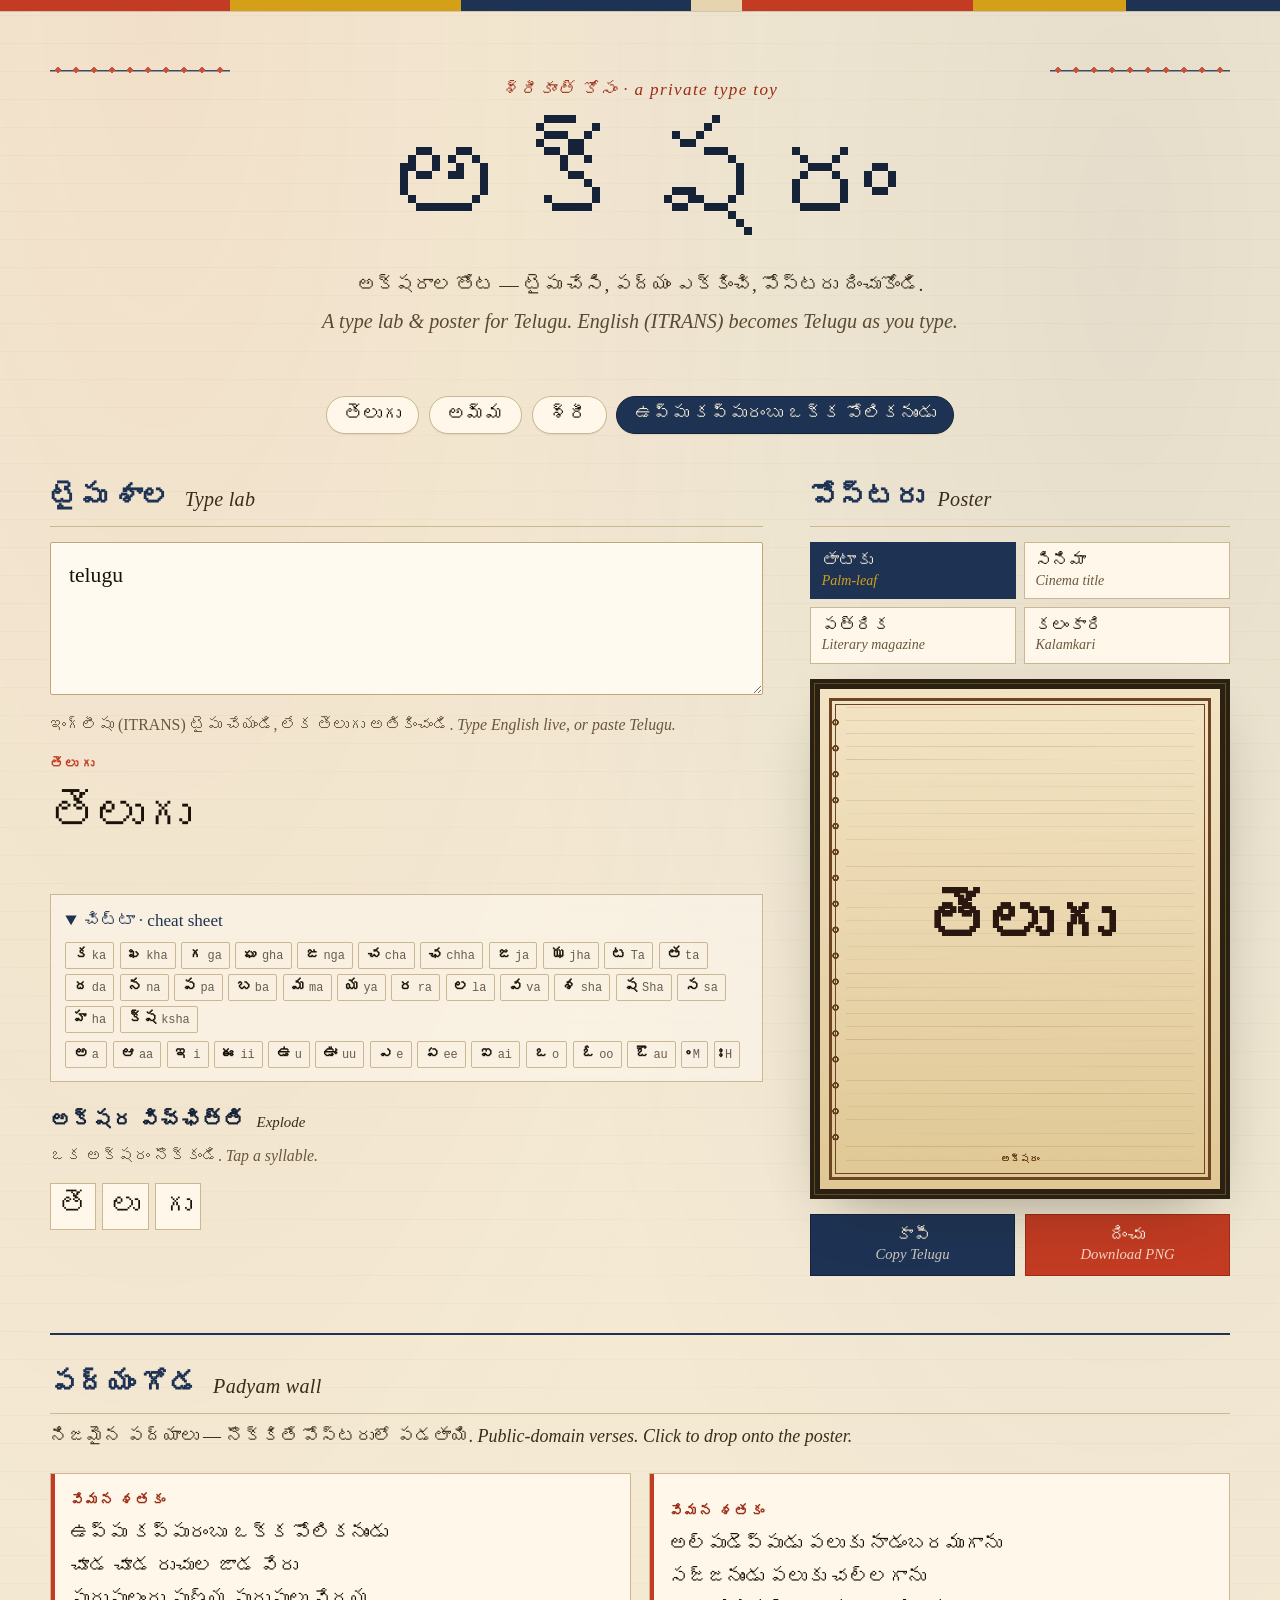
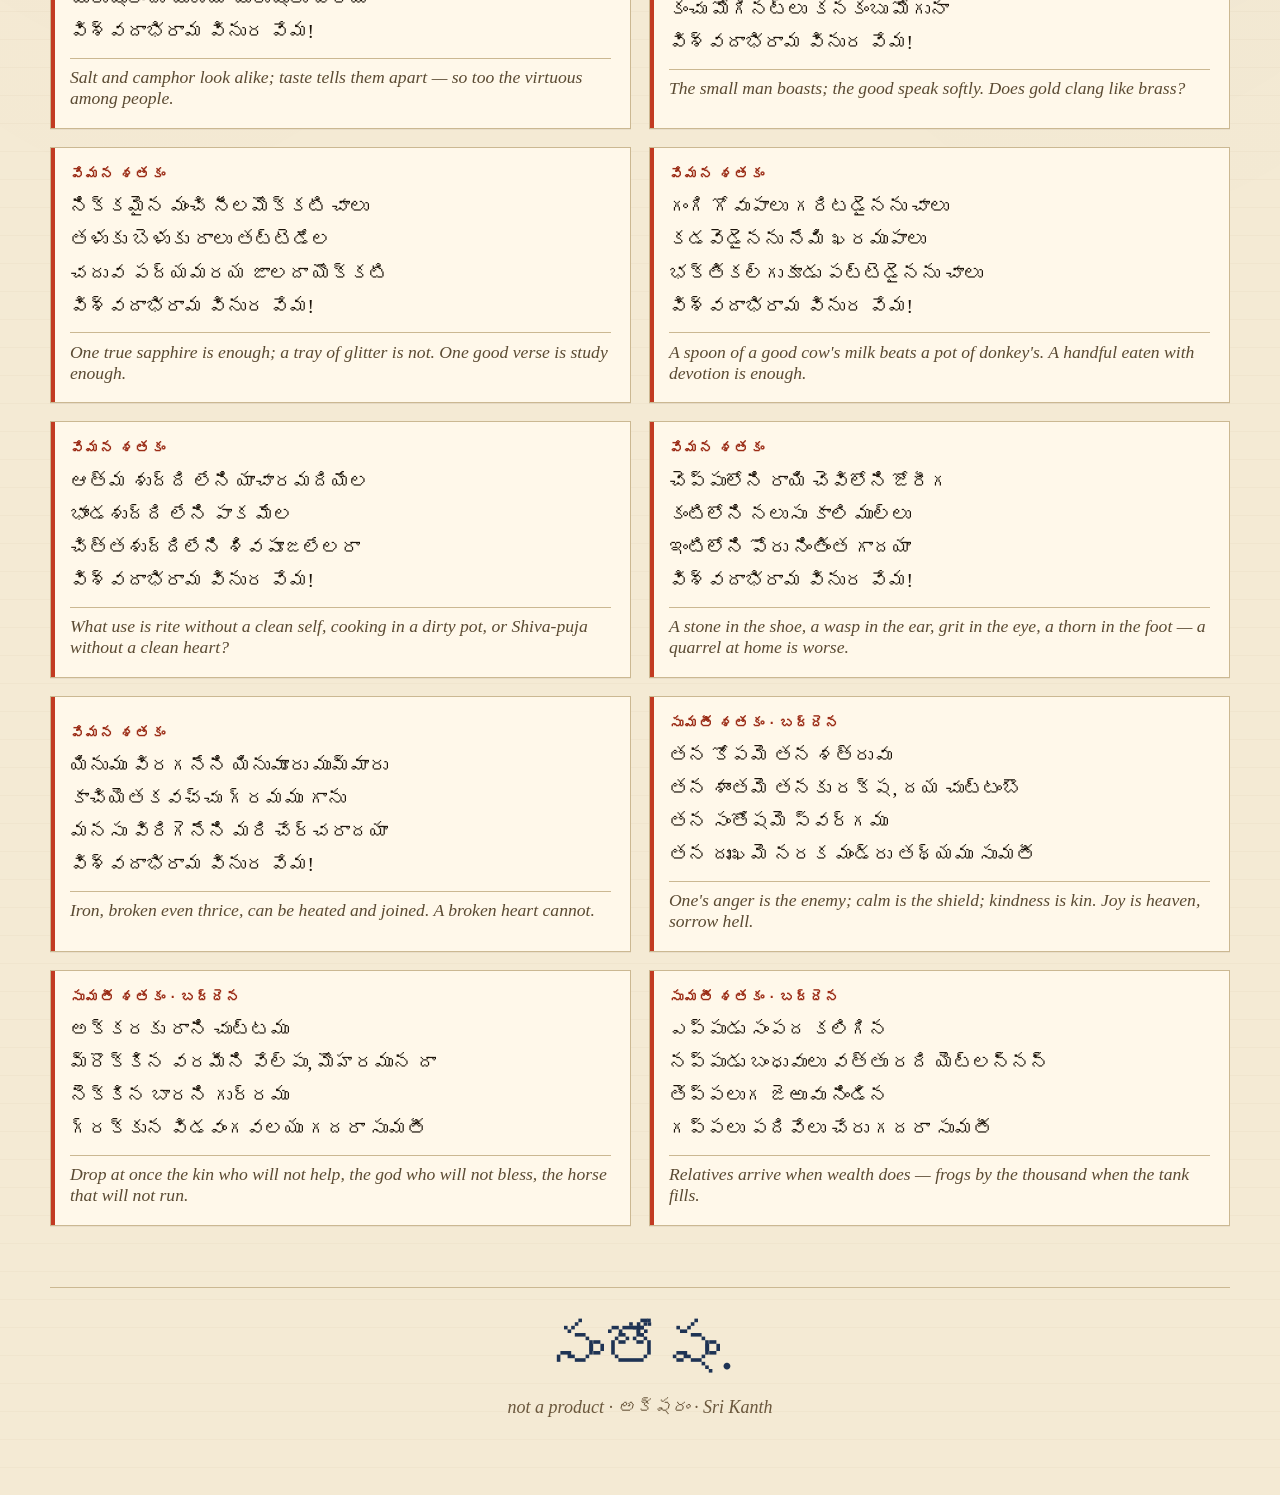
==== index.html @ 4ae58f8a "Add Aksharam, a static Telugu type lab. No backend, no secrets, no Actions. CSP and private vulnerab" ====
<!DOCTYPE html>
<html lang="te">
<head>
  <meta charset="utf-8">
  <meta http-equiv="Content-Security-Policy" content="default-src 'none'; script-src 'self'; style-src 'self' https://fonts.googleapis.com; font-src https://fonts.gstatic.com; img-src 'self' data: blob:; connect-src 'none'; base-uri 'none'; form-action 'none'; frame-ancestors 'none'; object-src 'none'; upgrade-insecure-requests">
  <meta http-equiv="X-Content-Type-Options" content="nosniff">
  <meta name="referrer" content="no-referrer">
  <meta name="viewport" content="width=device-width, initial-scale=1, viewport-fit=cover">
  <title>అక్షరం · Aksharam</title>
  <meta name="description" content="A private Telugu type lab and poster toy. ITRANS to Telugu, padyam wall, akshara explode.">
  <link rel="preconnect" href="https://fonts.googleapis.com">
  <link rel="preconnect" href="https://fonts.gstatic.com" crossorigin>
  <link href="https://fonts.googleapis.com/css2?family=EB+Garamond:ital,wght@0,500;0,600;0,700;1,500;1,600&family=Noto+Sans+Telugu:wght@400;600;700&family=Noto+Serif+Telugu:wght@400;500;600;700&family=Ramabhadra&display=swap" rel="stylesheet">
  <link rel="stylesheet" href="styles.css">
</head>
<body>
  <div class="sari" aria-hidden="true"></div>
  <div class="page">
    <header class="masthead">
      <p class="eyebrow">శ్రీకాంత్ కోసం · a private type toy</p>
      <h1 class="title">అక్షరం</h1>
      <p class="subtitle">
        <span class="te">అక్షరాల తోట — టైపు చేసి, పద్యం ఎక్కించి, పోస్టరు దించుకోండి.</span>
        <span class="en">A type lab &amp; poster for Telugu. English (ITRANS) becomes Telugu as you type.</span>
      </p>
    </header>

    <nav class="chips" aria-label="starter chips">
      <button type="button" class="chip" data-insert="telugu">తెలుగు</button>
      <button type="button" class="chip" data-insert="amma">అమ్మ</button>
      <button type="button" class="chip" data-insert="sri">శ్రీ</button>
      <button type="button" class="chip vemana" data-insert="verse:uppu">ఉప్పు కప్పురంబు ఒక్క పోలికనుండు</button>
    </nav>

    <main class="studio">
      <section class="lab" aria-labelledby="lab-h">
        <h2 id="lab-h">టైపు శాల <span>Type lab</span></h2>
        <label class="sr" for="input">English ITRANS or Telugu</label>
        <textarea id="input" spellcheck="false" autocorrect="off" autocapitalize="off" placeholder="amma  ·  nenu  ·  telugu  ·  padam  ·  sri&#10;kaa  kki  ksha  ·  or paste Telugu"></textarea>
        <p class="hint">ఇంగ్లీషు (ITRANS) టైపు చేయండి, లేక తెలుగు అతికించండి. <span lang="en">Type English live, or paste Telugu.</span></p>
        <div class="live-label">తెలుగు</div>
        <div id="live" class="live" lang="te" aria-live="polite"></div>

        <details class="sheet" open>
          <summary>చిట్టా · cheat sheet</summary>
          <div class="rows">
            <div class="row" id="cons-row"></div>
            <div class="row" id="vowel-row"></div>
          </div>
        </details>

        <div class="explode-block">
          <h3>అక్షర విచ్ఛిత్తి <span>Explode</span></h3>
          <p class="hint tight">ఒక అక్షరం నొక్కండి. <span lang="en">Tap a syllable.</span></p>
          <div id="strip" class="strip" lang="te"></div>
          <div id="tiles" class="tiles" hidden></div>
        </div>
      </section>

      <section class="poster-col" aria-labelledby="poster-h">
        <h2 id="poster-h">పోస్టరు <span>Poster</span></h2>
        <div class="styles" role="radiogroup" aria-label="style presets">
          <button type="button" class="style on" data-style="palm">తాటాకు <span>Palm-leaf</span></button>
          <button type="button" class="style" data-style="cinema">సినిమా <span>Cinema title</span></button>
          <button type="button" class="style" data-style="literary">పత్రిక <span>Literary magazine</span></button>
          <button type="button" class="style" data-style="kalamkari">కలంకారి <span>Kalamkari</span></button>
        </div>
        <div class="poster-frame">
          <canvas id="poster" width="1080" height="1350" aria-label="poster canvas"></canvas>
        </div>
        <div class="actions">
          <button type="button" class="btn ink" id="copyBtn">కాపీ <span>Copy Telugu</span></button>
          <button type="button" class="btn vermillion" id="pngBtn">దించు <span>Download PNG</span></button>
        </div>
        <p id="toast" class="toast" hidden></p>
      </section>
    </main>

    <section class="wall" aria-labelledby="wall-h">
      <h2 id="wall-h">పద్యం గోడ <span>Padyam wall</span></h2>
      <p class="wall-lead">నిజమైన పద్యాలు — నొక్కితే పోస్టరులో పడతాయి. <span lang="en">Public-domain verses. Click to drop onto the poster.</span></p>
      <div id="verses" class="verses"></div>
    </section>

    <footer class="colophon">
      <p class="santosham">సంతోషం.</p>
      <p class="fine">not a product · అక్షరం · Sri Kanth</p>
    </footer>
  </div>
  <script src="translit.js"></script>
  <script src="app.js"></script>
</body>
</html>
---- styles.css ----
/* Aksharam — Telugu literary magazine × temple mural */
:root {
  --leaf: #f4ead4;
  --leaf-2: #efe2c4;
  --leaf-3: #e6d4ae;
  --ink: #1a1208;
  --ink-soft: #3a2c1a;
  --turmeric: #d4a017;
  --turmeric-deep: #b8860b;
  --indigo: #1e3354;
  --indigo-deep: #152238;
  --vermillion: #c23b22;
  --vermillion-deep: #9b2c16;
  --gold: #c9a227;
  --palm-vein: #c4a574;
  --rule: #cbb892;
  --paper-shadow: 0 24px 60px -28px rgba(30, 24, 12, 0.45);
  --serif-te: "Noto Serif Telugu", "Ramabhadra", serif;
  --sans-te: "Noto Sans Telugu", "Noto Serif Telugu", sans-serif;
  --display-te: "Ramabhadra", "Noto Serif Telugu", serif;
  --en: "EB Garamond", "Noto Serif Telugu", serif;
}

*, *::before, *::after { box-sizing: border-box; }

html, body {
  margin: 0;
  padding: 0;
  background: var(--leaf);
  color: var(--ink);
  font-family: var(--serif-te);
  font-size: 18px;
  line-height: 1.65;
  min-height: 100%;
}

body {
  background-color: var(--leaf);
  background-image:
    radial-gradient(ellipse at 12% 0%, rgba(196, 59, 34, 0.06), transparent 42%),
    radial-gradient(ellipse at 88% 8%, rgba(30, 51, 84, 0.07), transparent 40%),
    repeating-linear-gradient(
      0deg,
      transparent,
      transparent 27px,
      rgba(139, 90, 43, 0.035) 27px,
      rgba(139, 90, 43, 0.035) 28px
    );
}

.sari {
  height: 11px;
  background: linear-gradient(
    90deg,
    var(--vermillion) 0 18%,
    var(--turmeric) 18% 36%,
    var(--indigo) 36% 54%,
    var(--leaf-3) 54% 58%,
    var(--vermillion) 58% 76%,
    var(--turmeric) 76% 88%,
    var(--indigo) 88% 100%
  );
  box-shadow: 0 1px 0 rgba(26, 18, 8, 0.15);
}

.page {
  width: min(1180px, calc(100% - 2rem));
  margin: 0 auto;
  padding: 2.4rem 0 4rem;
}

.masthead {
  text-align: center;
  padding: 1.2rem 0 1.6rem;
  position: relative;
}
.masthead::before,
.masthead::after {
  content: "";
  position: absolute;
  top: 0.4rem;
  width: min(180px, 18vw);
  height: 18px;
  background:
    radial-gradient(circle at 8px 9px, var(--vermillion) 2.6px, transparent 2.8px) 0 0 / 18px 18px,
    linear-gradient(var(--indigo), var(--indigo)) center / 100% 1.5px no-repeat;
  opacity: 0.85;
}
.masthead::before { left: 0; }
.masthead::after { right: 0; }

.eyebrow {
  font-family: var(--en);
  font-style: italic;
  font-size: 0.95rem;
  letter-spacing: 0.08em;
  color: var(--vermillion-deep);
  margin: 0 0 0.4rem;
}

.title {
  font-family: var(--display-te);
  font-weight: 400;
  font-size: clamp(3.6rem, 10vw, 7.2rem);
  line-height: 1.15;
  margin: 0;
  color: var(--indigo-deep);
  text-shadow: 0 1px 0 rgba(244, 234, 212, 0.8);
}

.subtitle {
  margin: 0.6rem auto 0;
  max-width: 38em;
  font-size: 1.08rem;
  color: var(--ink-soft);
}
.subtitle .te { display: block; }
.subtitle .en {
  display: block;
  font-family: var(--en);
  font-style: italic;
  font-size: 1.12rem;
  color: #5a4a32;
  margin-top: 0.2rem;
}

.chips {
  display: flex;
  flex-wrap: wrap;
  gap: 0.55rem;
  justify-content: center;
  margin: 1.6rem 0 2.2rem;
}
.chip {
  font-family: var(--serif-te);
  font-size: 1.05rem;
  background: #fff8ea;
  color: var(--ink);
  border: 1.5px solid var(--rule);
  border-radius: 999px;
  padding: 0.35rem 0.95rem 0.45rem;
  cursor: pointer;
  box-shadow: 0 1px 0 rgba(26, 18, 8, 0.06);
  transition: transform 0.12s ease, background 0.12s ease, border-color 0.12s;
}
.chip:hover, .chip:focus-visible {
  background: #fff;
  border-color: var(--vermillion);
  transform: translateY(-1px);
  outline: none;
}
.chip.vemana {
  font-size: 0.98rem;
  background: var(--indigo);
  color: var(--leaf);
  border-color: var(--indigo-deep);
}

.studio {
  display: grid;
  grid-template-columns: 1fr minmax(280px, 420px);
  gap: 2.2rem 2.6rem;
  align-items: start;
}

h2 {
  font-family: var(--serif-te);
  font-weight: 700;
  font-size: 1.55rem;
  color: var(--indigo);
  margin: 0 0 0.85rem;
  letter-spacing: 0.01em;
  border-bottom: 1px solid var(--rule);
  padding-bottom: 0.35rem;
}
h2 span, h3 span {
  font-family: var(--en);
  font-style: italic;
  font-weight: 500;
  color: var(--ink-soft);
  font-size: 0.72em;
  margin-left: 0.4rem;
}

h3 {
  font-size: 1.15rem;
  margin: 1.2rem 0 0.3rem;
  color: var(--indigo-deep);
}

.sr {
  position: absolute;
  width: 1px;
  height: 1px;
  overflow: hidden;
  clip: rect(0 0 0 0);
}

textarea {
  width: 100%;
  min-height: 8.5rem;
  resize: vertical;
  font-family: var(--en), var(--serif-te);
  font-size: 1.2rem;
  line-height: 1.5;
  padding: 0.9rem 1rem;
  background: #fffaf0;
  color: var(--ink);
  border: 1.5px solid var(--palm-vein);
  border-radius: 2px;
  box-shadow: inset 0 1px 0 rgba(255,255,255,0.7);
  caret-color: var(--vermillion);
}
textarea:focus {
  outline: 2px solid var(--turmeric);
  outline-offset: 1px;
  border-color: var(--turmeric-deep);
}

.hint {
  font-size: 0.88rem;
  color: #6a573c;
  margin: 0.4rem 0 0.8rem;
}
.hint.tight { margin-top: 0; }
.hint span[lang="en"] {
  font-family: var(--en);
  font-style: italic;
}

.live-label {
  font-size: 0.72rem;
  letter-spacing: 0.18em;
  text-transform: none;
  color: var(--vermillion);
  font-family: var(--sans-te);
  font-weight: 600;
}

.live {
  font-size: clamp(1.8rem, 4vw, 2.6rem);
  line-height: 1.55;
  color: var(--ink);
  min-height: 2.4em;
  padding: 0.2rem 0 0.6rem;
  word-break: break-word;
}

.sheet {
  background: rgba(255, 250, 240, 0.55);
  border: 1px solid var(--rule);
  padding: 0.35rem 0.8rem 0.7rem;
  margin: 0.4rem 0 1rem;
}
.sheet summary {
  cursor: pointer;
  font-size: 0.95rem;
  color: var(--indigo);
  padding: 0.35rem 0;
}
.rows { display: flex; flex-direction: column; gap: 0.45rem; }
.row {
  display: flex;
  flex-wrap: wrap;
  gap: 0.3rem;
}
.key {
  font-family: var(--sans-te);
  font-size: 0.78rem;
  background: transparent;
  border: 1px solid var(--rule);
  color: var(--ink-soft);
  padding: 0.12rem 0.4rem 0.18rem;
  cursor: pointer;
  border-radius: 2px;
  line-height: 1.3;
}
.key:hover {
  border-color: var(--indigo);
  color: var(--indigo);
  background: #fff;
}
.key b {
  font-weight: 700;
  color: var(--ink);
  font-size: 1.05em;
  margin-right: 0.22em;
}
.key i {
  font-style: normal;
  font-family: ui-monospace, "Noto Sans Telugu", monospace;
  font-size: 0.85em;
  opacity: 0.75;
}

.strip {
  display: flex;
  flex-wrap: wrap;
  gap: 0.35rem;
  min-height: 2.6rem;
  margin: 0.4rem 0 0.8rem;
}
.ak {
  font-family: var(--serif-te);
  font-size: 1.55rem;
  line-height: 1.3;
  padding: 0.15rem 0.45rem 0.3rem;
  background: #fff8ea;
  border: 1px solid var(--rule);
  cursor: pointer;
  color: var(--ink);
  min-width: 2rem;
  text-align: center;
}
.ak:hover, .ak.on {
  border-color: var(--vermillion);
  background: #fde8dc;
  color: var(--vermillion-deep);
}

.tiles {
  display: flex;
  flex-wrap: wrap;
  gap: 0.55rem;
  margin-bottom: 0.6rem;
}
.tile {
  background: #fff;
  border: 1.5px solid var(--indigo);
  min-width: 4.6rem;
  padding: 0.45rem 0.55rem 0.55rem;
  text-align: center;
  box-shadow: 3px 3px 0 var(--turmeric);
}
.tile .ch {
  display: block;
  font-size: 2rem;
  line-height: 1.35;
  color: var(--indigo-deep);
}
.tile .role {
  display: block;
  font-size: 0.78rem;
  color: var(--vermillion-deep);
  font-weight: 600;
}
.tile .hex {
  display: block;
  font-family: var(--en);
  font-size: 0.72rem;
  color: #6a573c;
  letter-spacing: 0.04em;
}

.styles {
  display: grid;
  grid-template-columns: 1fr 1fr;
  gap: 0.4rem;
  margin-bottom: 0.85rem;
}
.style {
  font-family: var(--serif-te);
  font-size: 0.95rem;
  text-align: left;
  padding: 0.4rem 0.6rem 0.5rem;
  background: #fff8ea;
  border: 1.5px solid var(--rule);
  cursor: pointer;
  color: var(--ink);
  line-height: 1.25;
}
.style span {
  display: block;
  font-family: var(--en);
  font-style: italic;
  font-size: 0.82em;
  color: #6a573c;
}
.style.on, .style:hover {
  border-color: var(--indigo);
  background: var(--indigo);
  color: var(--leaf);
}
.style.on span, .style:hover span { color: var(--turmeric); }

.poster-frame {
  background: #2a2114;
  padding: 10px;
  box-shadow: var(--paper-shadow);
  position: relative;
}
.poster-frame::before {
  content: "";
  position: absolute;
  inset: 4px;
  border: 1px solid rgba(201, 162, 39, 0.35);
  pointer-events: none;
}
#poster {
  display: block;
  width: 100%;
  height: auto;
  background: var(--leaf);
  aspect-ratio: 1080 / 1350;
}

.actions {
  display: flex;
  gap: 0.55rem;
  margin-top: 0.85rem;
}
.btn {
  flex: 1;
  font-family: var(--serif-te);
  font-size: 1.02rem;
  padding: 0.55rem 0.7rem 0.65rem;
  cursor: pointer;
  border: 1.5px solid var(--ink);
  background: #fff8ea;
  color: var(--ink);
}
.btn span {
  display: block;
  font-family: var(--en);
  font-style: italic;
  font-size: 0.8em;
  opacity: 0.8;
}
.btn.ink { background: var(--indigo); color: var(--leaf); border-color: var(--indigo-deep); }
.btn.vermillion { background: var(--vermillion); color: #fff8ea; border-color: var(--vermillion-deep); }
.btn:hover { filter: brightness(1.08); }

.toast {
  margin: 0.5rem 0 0;
  font-size: 0.95rem;
  color: var(--indigo);
}

.wall {
  margin-top: 3.2rem;
  padding-top: 1.4rem;
  border-top: 2px solid var(--indigo);
}
.wall-lead {
  margin: -0.4rem 0 1.2rem;
  color: var(--ink-soft);
}
.wall-lead span { font-family: var(--en); font-style: italic; }

.verses {
  display: grid;
  grid-template-columns: repeat(2, 1fr);
  gap: 1rem;
}

.verse {
  text-align: left;
  background: #fff8ea;
  border: 1px solid var(--rule);
  padding: 1rem 1.05rem 1.05rem;
  cursor: pointer;
  color: inherit;
  font-family: inherit;
  width: 100%;
  box-shadow: 0 1px 0 rgba(26,18,8,0.05);
  position: relative;
  overflow: hidden;
}
.verse::before {
  content: "";
  position: absolute;
  left: 0; top: 0; bottom: 0;
  width: 4px;
  background: var(--vermillion);
}
.verse:hover, .verse:focus-visible {
  border-color: var(--indigo);
  outline: none;
  transform: translateY(-2px);
  box-shadow: 0 10px 24px -16px rgba(21, 34, 56, 0.5);
}
.verse .source {
  font-size: 0.78rem;
  letter-spacing: 0.08em;
  color: var(--vermillion-deep);
  margin: 0 0 0.45rem;
  font-family: var(--sans-te);
  font-weight: 600;
}
.verse .lines {
  font-size: 1.08rem;
  line-height: 1.7;
  margin: 0 0 0.55rem;
  color: var(--ink);
  white-space: pre-line;
}
.verse .gloss {
  margin: 0;
  font-family: var(--en);
  font-style: italic;
  font-size: 0.98rem;
  color: #5a4a32;
  border-top: 1px solid var(--rule);
  padding-top: 0.45rem;
}

.colophon {
  margin-top: 3.4rem;
  text-align: center;
  padding-top: 1.4rem;
  border-top: 1px solid var(--rule);
}
.santosham {
  font-family: var(--display-te);
  font-size: clamp(2rem, 5vw, 3.2rem);
  margin: 0;
  color: var(--indigo);
  line-height: 1.3;
}
.fine {
  font-family: var(--en);
  font-style: italic;
  color: #6a573c;
  margin: 0.3rem 0 0;
  font-size: 1rem;
}

@media (max-width: 860px) {
  .studio { grid-template-columns: 1fr; }
  .poster-col { order: -1; }
  .verses { grid-template-columns: 1fr; }
  .page { width: min(1180px, calc(100% - 1.4rem)); padding-top: 1.4rem; }
  .masthead::before, .masthead::after { display: none; }
  .title { font-size: clamp(3.2rem, 16vw, 5.2rem); }
}

@media (max-width: 420px) {
  .styles { grid-template-columns: 1fr; }
  .actions { flex-direction: column; }
}
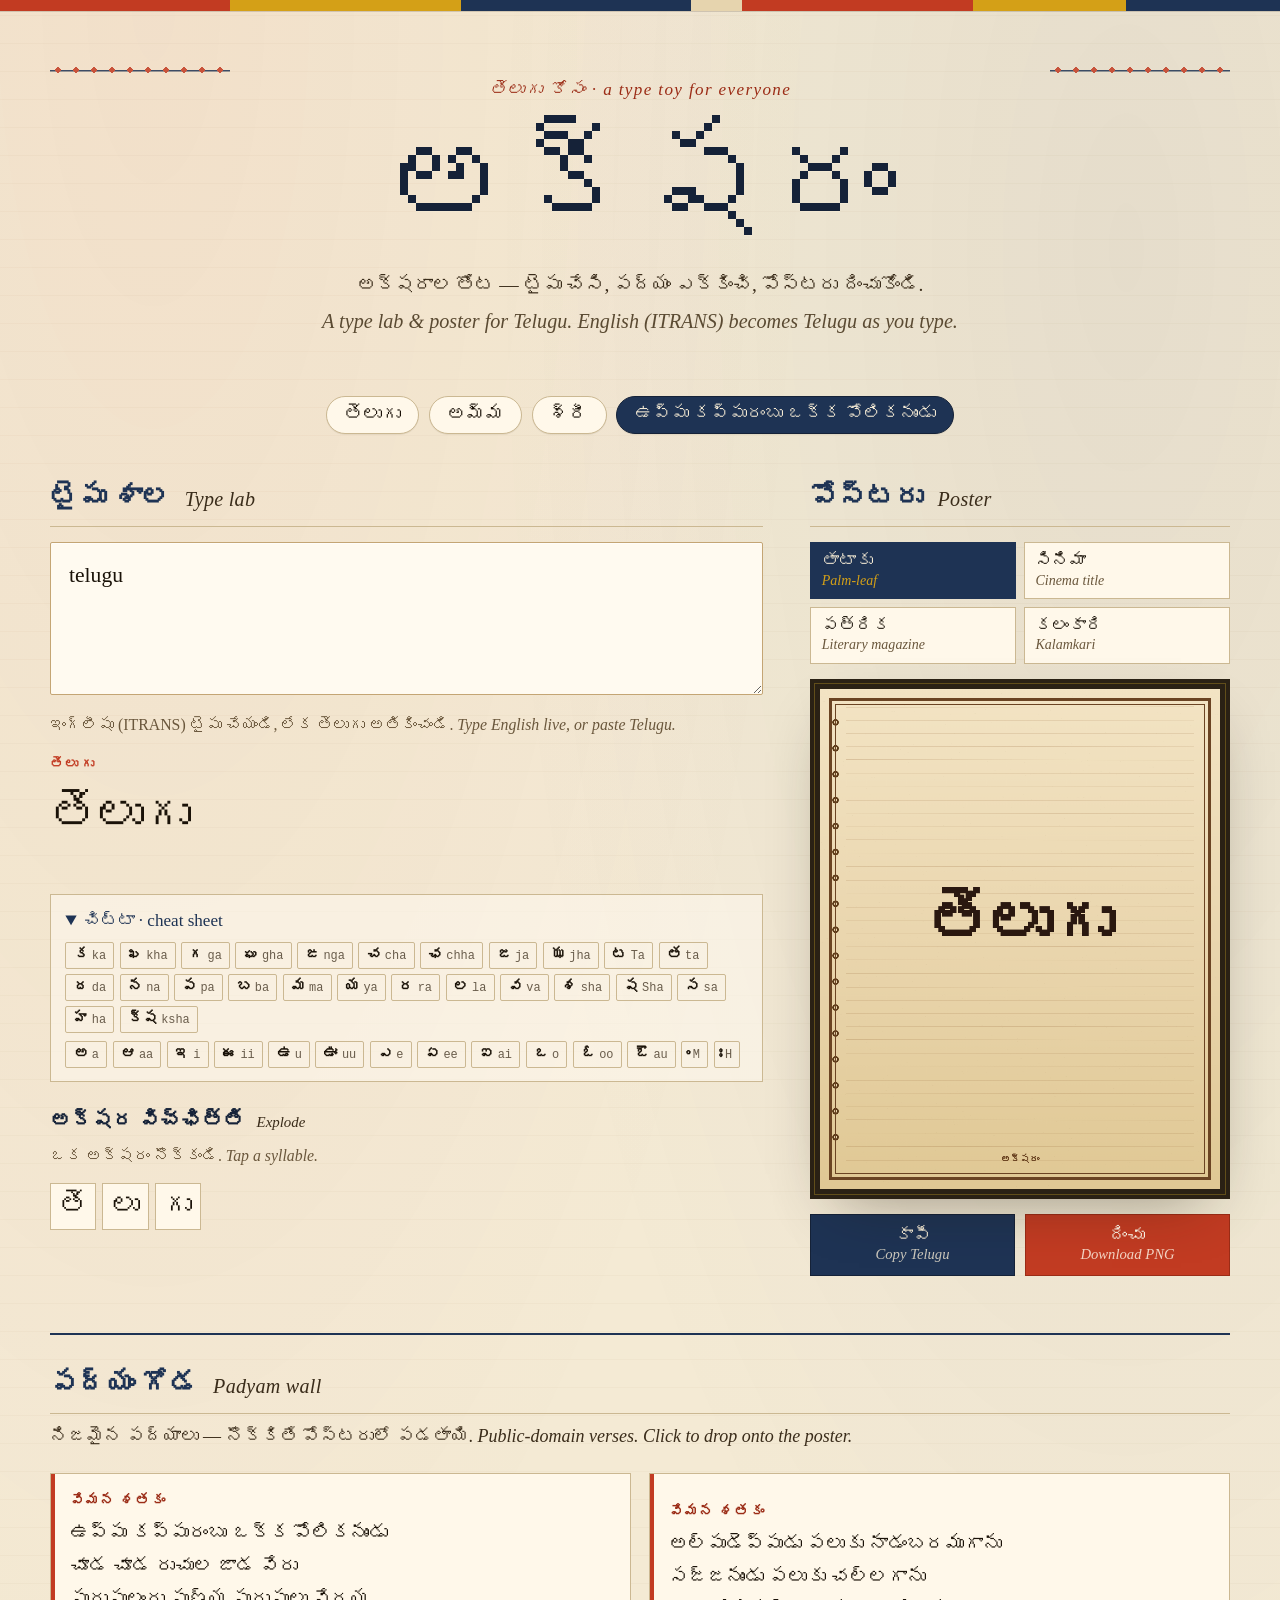
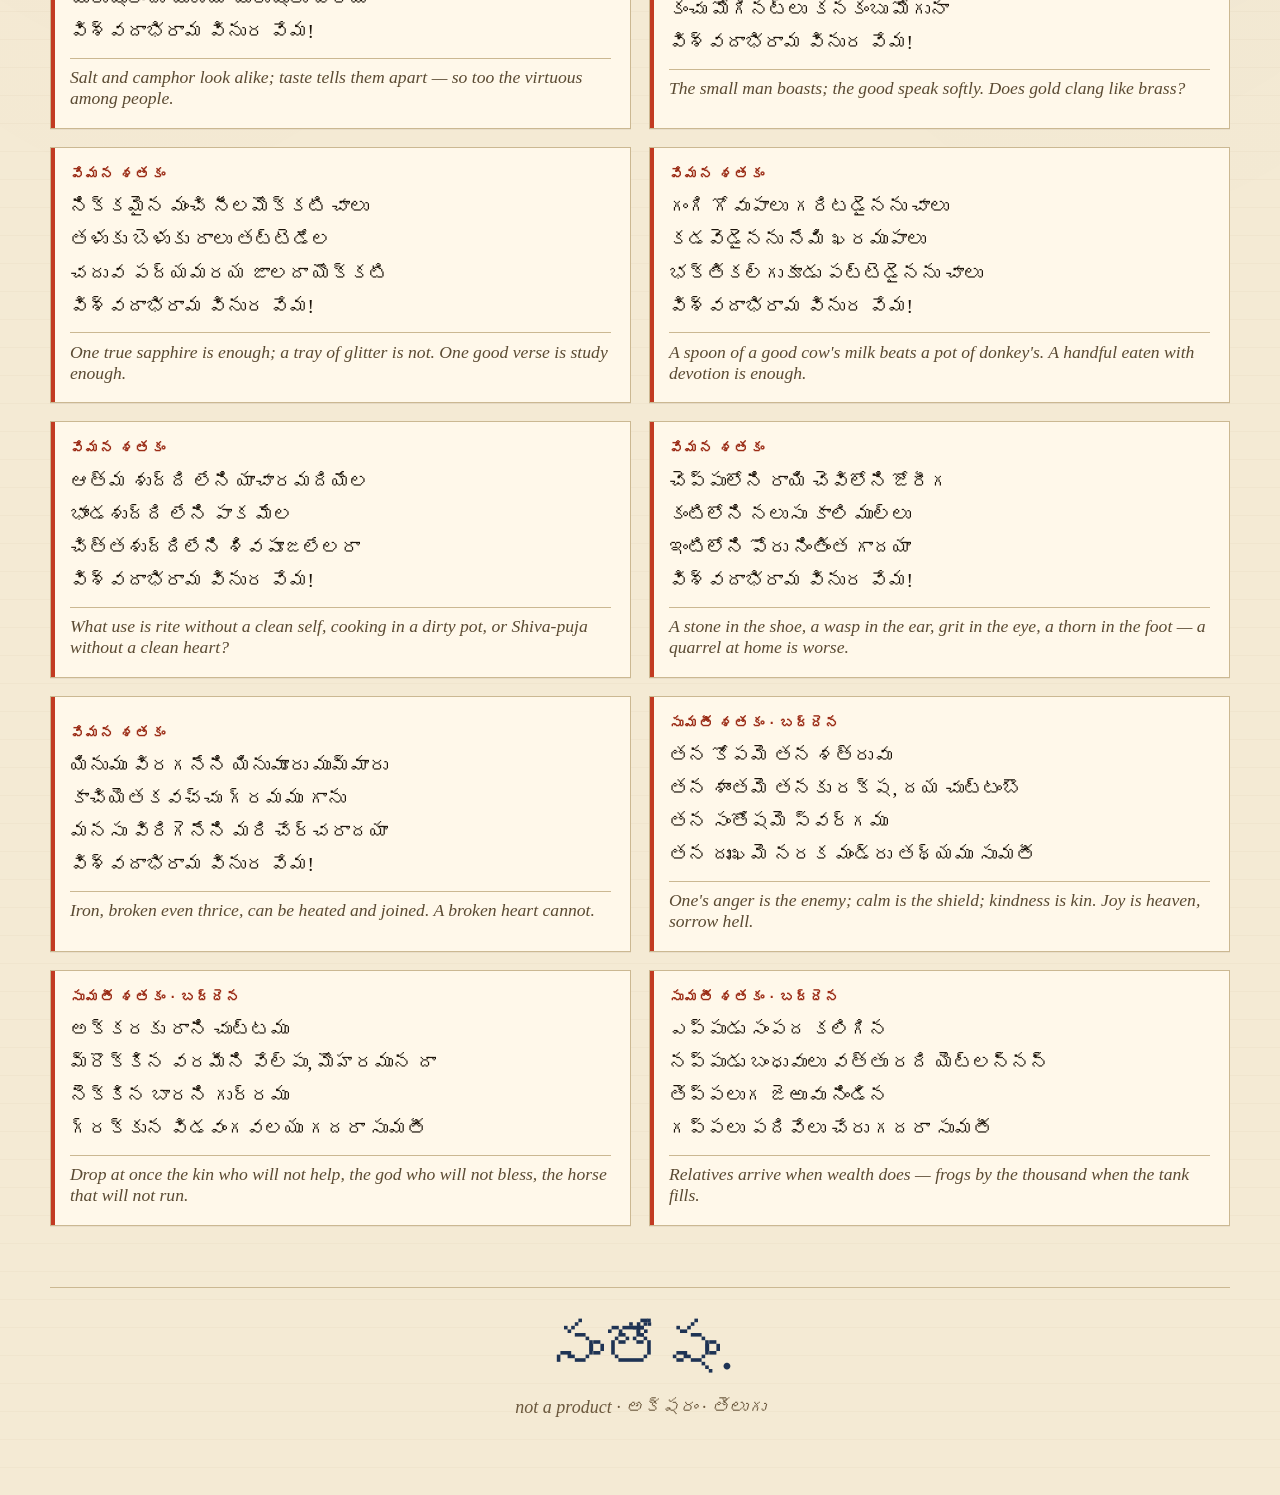
==== commit 04f2b977: "Frame Aksharam for a general Telugu audience. Drop personal attribution from the page, footer, and R" ====
--- a/index.html
+++ b/index.html
@@ -7,7 +7,7 @@
   <meta name="referrer" content="no-referrer">
   <meta name="viewport" content="width=device-width, initial-scale=1, viewport-fit=cover">
   <title>అక్షరం · Aksharam</title>
-  <meta name="description" content="A private Telugu type lab and poster toy. ITRANS to Telugu, padyam wall, akshara explode.">
+  <meta name="description" content="A Telugu type lab and poster toy. ITRANS to Telugu, padyam wall, akshara explode.">
   <link rel="preconnect" href="https://fonts.googleapis.com">
   <link rel="preconnect" href="https://fonts.gstatic.com" crossorigin>
   <link href="https://fonts.googleapis.com/css2?family=EB+Garamond:ital,wght@0,500;0,600;0,700;1,500;1,600&family=Noto+Sans+Telugu:wght@400;600;700&family=Noto+Serif+Telugu:wght@400;500;600;700&family=Ramabhadra&display=swap" rel="stylesheet">
@@ -17,7 +17,7 @@
   <div class="sari" aria-hidden="true"></div>
   <div class="page">
     <header class="masthead">
-      <p class="eyebrow">శ్రీకాంత్ కోసం · a private type toy</p>
+      <p class="eyebrow">తెలుగు కోసం · a type toy for everyone</p>
       <h1 class="title">అక్షరం</h1>
       <p class="subtitle">
         <span class="te">అక్షరాల తోట — టైపు చేసి, పద్యం ఎక్కించి, పోస్టరు దించుకోండి.</span>
@@ -84,7 +84,7 @@
 
     <footer class="colophon">
       <p class="santosham">సంతోషం.</p>
-      <p class="fine">not a product · అక్షరం · Sri Kanth</p>
+      <p class="fine">not a product · అక్షరం · తెలుగు</p>
     </footer>
   </div>
   <script src="translit.js"></script>
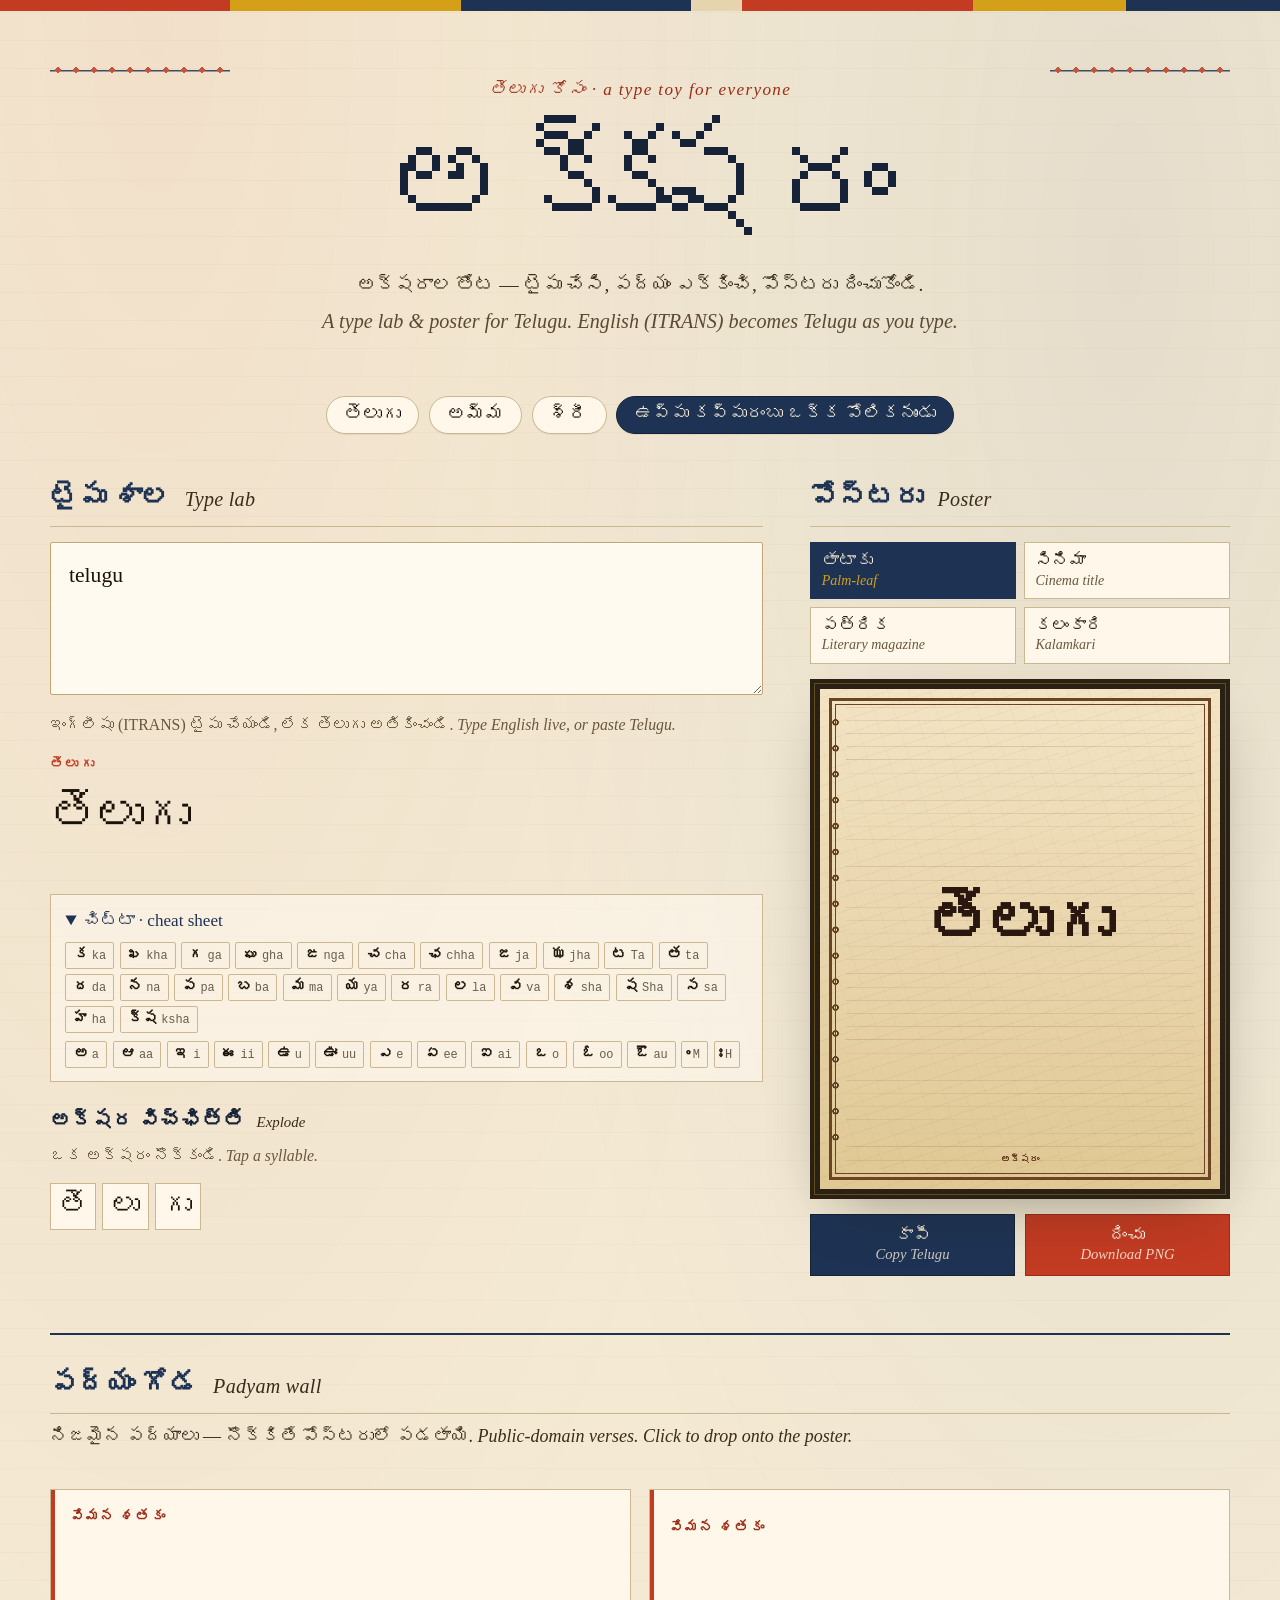
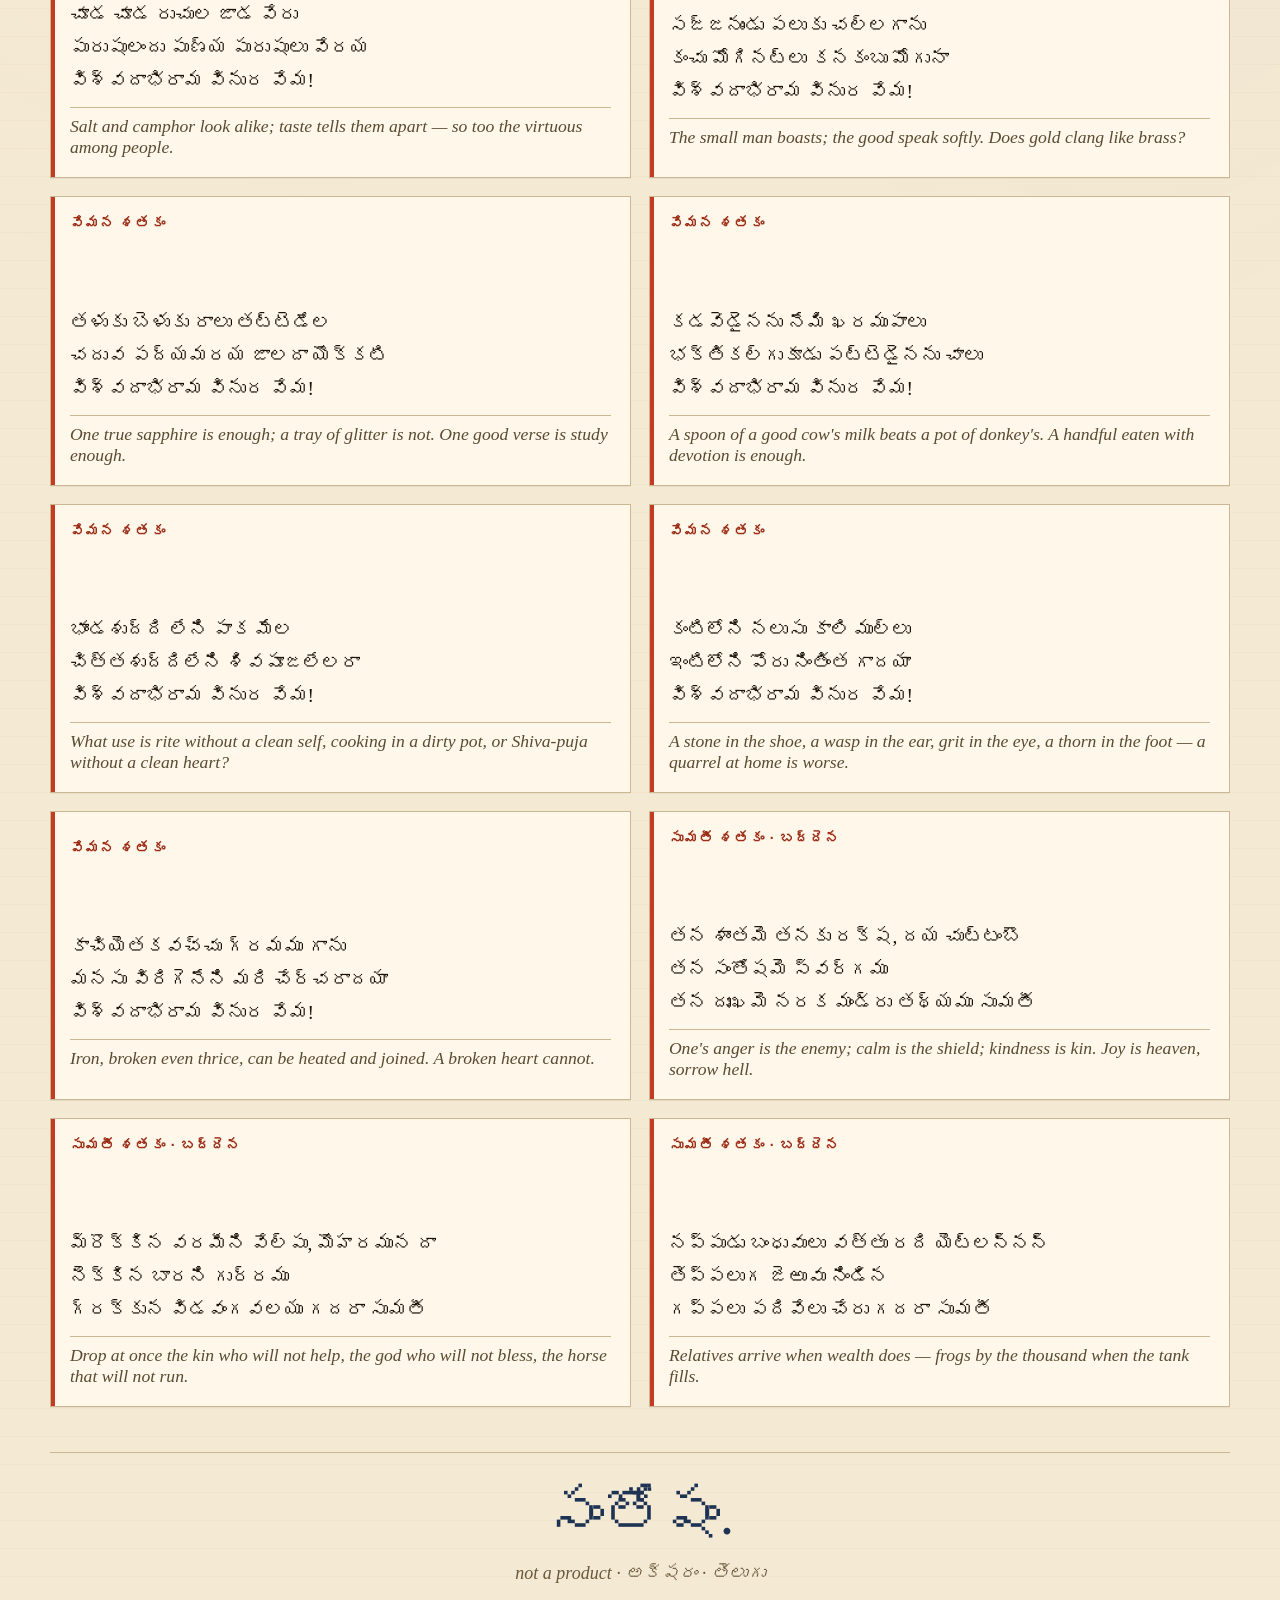
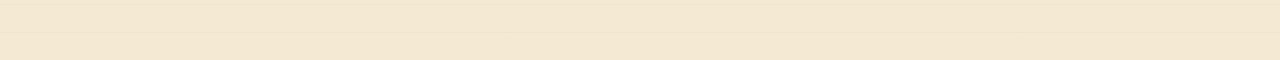
==== commit 70db2283: "Bring the type studio alive with tasteful first-load motion. Assemble అక్షరం from base aksharas then" ====
--- a/index.html
+++ b/index.html
@@ -18,7 +18,9 @@
   <div class="page">
     <header class="masthead">
       <p class="eyebrow">తెలుగు కోసం · a type toy for everyone</p>
-      <h1 class="title">అక్షరం</h1>
+      <h1 class="title" aria-label="అక్షరం">
+        <span class="title-vis" aria-hidden="true"><span class="title-unit plain unit-a"><span class="title-ghost">అ</span><span class="title-full">అ</span></span><span class="title-unit attach unit-ksha"><span class="title-ghost">క్ష</span><span class="title-base">క</span><span class="title-full">క్ష</span></span><span class="title-unit attach unit-ram"><span class="title-ghost">రం</span><span class="title-base">ర</span><span class="title-full">రం</span></span></span>
+      </h1>
       <p class="subtitle">
         <span class="te">అక్షరాల తోట — టైపు చేసి, పద్యం ఎక్కించి, పోస్టరు దించుకోండి.</span>
         <span class="en">A type lab &amp; poster for Telugu. English (ITRANS) becomes Telugu as you type.</span>
@@ -65,8 +67,27 @@
           <button type="button" class="style" data-style="literary">పత్రిక <span>Literary magazine</span></button>
           <button type="button" class="style" data-style="kalamkari">కలంకారి <span>Kalamkari</span></button>
         </div>
-        <div class="poster-frame">
+        <div class="poster-frame" data-style="palm">
           <canvas id="poster" width="1080" height="1350" aria-label="poster canvas"></canvas>
+          <div class="poster-spread" aria-hidden="true"></div>
+          <div class="kalam-vines" aria-hidden="true">
+            <svg class="vine vine-l" viewBox="0 0 80 420" preserveAspectRatio="xMidYMin slice">
+              <path class="stem" d="M38 6 C 58 64, 16 108, 42 168 S 14 258, 36 338 C 48 378, 28 400, 40 418" fill="none" stroke="#9b2c16" stroke-width="1.35"/>
+              <ellipse class="leaf" cx="56" cy="72" rx="9" ry="15" fill="rgba(194,59,34,0.14)" stroke="#c23b22" stroke-width="1.1" transform="rotate(32 56 72)"/>
+              <ellipse class="leaf" cx="18" cy="148" rx="8" ry="14" fill="rgba(30,51,84,0.12)" stroke="#1e3354" stroke-width="1.1" transform="rotate(-38 18 148)"/>
+              <ellipse class="leaf" cx="58" cy="228" rx="9" ry="15" fill="rgba(194,59,34,0.14)" stroke="#c23b22" stroke-width="1.1" transform="rotate(24 58 228)"/>
+              <ellipse class="leaf" cx="16" cy="302" rx="8" ry="13" fill="rgba(30,51,84,0.12)" stroke="#1e3354" stroke-width="1.1" transform="rotate(-30 16 302)"/>
+              <path class="paisley" d="M44 188 C 62 176, 68 198, 50 208 C 38 214, 34 198, 44 188 Z" fill="none" stroke="#9b2c16" stroke-width="1.1"/>
+            </svg>
+            <svg class="vine vine-r" viewBox="0 0 80 420" preserveAspectRatio="xMidYMin slice">
+              <path class="stem" d="M38 6 C 58 64, 16 108, 42 168 S 14 258, 36 338 C 48 378, 28 400, 40 418" fill="none" stroke="#9b2c16" stroke-width="1.35"/>
+              <ellipse class="leaf" cx="56" cy="72" rx="9" ry="15" fill="rgba(194,59,34,0.14)" stroke="#c23b22" stroke-width="1.1" transform="rotate(32 56 72)"/>
+              <ellipse class="leaf" cx="18" cy="148" rx="8" ry="14" fill="rgba(30,51,84,0.12)" stroke="#1e3354" stroke-width="1.1" transform="rotate(-38 18 148)"/>
+              <ellipse class="leaf" cx="58" cy="228" rx="9" ry="15" fill="rgba(194,59,34,0.14)" stroke="#c23b22" stroke-width="1.1" transform="rotate(24 58 228)"/>
+              <ellipse class="leaf" cx="16" cy="302" rx="8" ry="13" fill="rgba(30,51,84,0.12)" stroke="#1e3354" stroke-width="1.1" transform="rotate(-30 16 302)"/>
+              <path class="paisley" d="M44 188 C 62 176, 68 198, 50 208 C 38 214, 34 198, 44 188 Z" fill="none" stroke="#9b2c16" stroke-width="1.1"/>
+            </svg>
+          </div>
         </div>
         <div class="actions">
           <button type="button" class="btn ink" id="copyBtn">కాపీ <span>Copy Telugu</span></button>
--- a/styles.css
+++ b/styles.css
@@ -324,6 +324,7 @@
   gap: 0.55rem;
   margin-bottom: 0.6rem;
 }
+.tiles[hidden] { display: none; }
 .tile {
   background: #fff;
   border: 1.5px solid var(--indigo);
@@ -395,6 +396,7 @@
   inset: 4px;
   border: 1px solid rgba(201, 162, 39, 0.35);
   pointer-events: none;
+  z-index: 3;
 }
 #poster {
   display: block;
@@ -538,3 +540,336 @@
   .styles { grid-template-columns: 1fr; }
   .actions { flex-direction: column; }
 }
+
+/* ---------- motion (progressive; static by default) ---------- */
+
+.title-vis {
+  display: inline-flex;
+  flex-wrap: nowrap;
+  justify-content: center;
+  align-items: baseline;
+}
+.title-unit {
+  display: inline-grid;
+  grid-template: 1fr / 1fr;
+  justify-items: center;
+  align-items: baseline;
+}
+.title-unit > span { grid-area: 1 / 1; }
+.title-ghost {
+  visibility: hidden;
+  pointer-events: none;
+}
+.title-base { opacity: 0; }
+.title-full { opacity: 1; }
+
+.live-ak {
+  display: inline-block;
+  white-space: pre;
+}
+
+.poster-spread,
+.kalam-vines {
+  position: absolute;
+  inset: 10px;
+  pointer-events: none;
+  z-index: 2;
+}
+.poster-spread {
+  opacity: 0;
+  background: radial-gradient(circle at 50% 42%, rgba(26, 18, 8, 0.22), transparent 58%);
+}
+.kalam-vines {
+  display: none;
+  overflow: hidden;
+  opacity: 0.42;
+}
+.poster-frame[data-style="kalamkari"] .kalam-vines { display: block; }
+.vine {
+  position: absolute;
+  top: -6%;
+  height: 112%;
+  width: 24%;
+}
+.vine-l { left: 1.5%; }
+.vine-r { right: 1.5%; transform: scaleX(-1); }
+
+.poster-frame::after {
+  content: "";
+  position: absolute;
+  pointer-events: none;
+  opacity: 0;
+  z-index: 2;
+}
+
+.line-write { display: block; }
+
+#ak-trail {
+  position: fixed;
+  inset: 0;
+  width: 100%;
+  height: 100%;
+  pointer-events: none;
+  z-index: 50;
+}
+
+body.tab-hidden .poster-frame::after,
+body.tab-hidden .vine,
+body.tab-hidden .poster-frame[data-style="cinema"] {
+  animation-play-state: paused;
+}
+
+@media (prefers-reduced-motion: no-preference) {
+  .sari {
+    clip-path: inset(0 100% 0 0);
+    animation: sari-draw 0.72s cubic-bezier(0.22, 1, 0.36, 1) forwards;
+  }
+
+  .eyebrow {
+    animation: studio-in 0.5s ease 0.18s both;
+  }
+  .subtitle {
+    animation: studio-in 0.65s ease 1.18s both;
+  }
+  .chips {
+    animation: studio-in 0.6s ease 1.52s both;
+  }
+  .studio {
+    animation: studio-in 0.72s ease 1.82s both;
+  }
+  .wall {
+    animation: studio-in 0.65s ease 2.2s both;
+  }
+  .colophon {
+    animation: studio-in 0.55s ease 2.48s both;
+  }
+
+  .title-full { opacity: 0; }
+  .unit-a .title-full {
+    animation: glyph-ink 0.48s cubic-bezier(0.22, 1, 0.36, 1) 0.5s both;
+  }
+  .unit-ksha .title-base {
+    animation: glyph-ink 0.44s cubic-bezier(0.22, 1, 0.36, 1) 0.62s both;
+  }
+  .unit-ksha .title-full {
+    animation: glyph-attach 0.42s cubic-bezier(0.22, 1, 0.36, 1) 0.86s both;
+  }
+  .unit-ram .title-base {
+    animation: glyph-ink 0.44s cubic-bezier(0.22, 1, 0.36, 1) 0.74s both;
+  }
+  .unit-ram .title-full {
+    animation: glyph-attach-side 0.42s cubic-bezier(0.22, 1, 0.36, 1) 0.98s both;
+  }
+
+  .live-ak.ink-in {
+    animation: ink-in 0.38s cubic-bezier(0.22, 1, 0.36, 1) both;
+  }
+  .live-ak.ink-in.ink-d0 { animation-delay: 0ms; }
+  .live-ak.ink-in.ink-d1 { animation-delay: 85ms; }
+  .live-ak.ink-in.ink-d2 { animation-delay: 170ms; }
+  .live-ak.ink-in.ink-d3 { animation-delay: 255ms; }
+  .live-ak.ink-in.ink-d4 { animation-delay: 340ms; }
+  .live-ak.ink-in.ink-d5 { animation-delay: 425ms; }
+  .live-ak.ink-in.ink-d6 { animation-delay: 510ms; }
+  .live-ak.ink-in.ink-d7 { animation-delay: 595ms; }
+  .live-ak.ink-in.ink-d8 { animation-delay: 680ms; }
+  .live-ak.ink-in.ink-d9 { animation-delay: 765ms; }
+  .live-ak.ink-in.ink-d10 { animation-delay: 850ms; }
+  .live-ak.ink-in.ink-d11 { animation-delay: 935ms; }
+  .live-ak.ink-in.ink-d12 { animation-delay: 1020ms; }
+  .live-ak.ink-in.ink-d13 { animation-delay: 1105ms; }
+  .live-ak.ink-in.ink-d14 { animation-delay: 1190ms; }
+  .live-ak.ink-in.ink-d15 { animation-delay: 1275ms; }
+
+  #poster.settle {
+    animation: paper-settle 0.32s ease;
+  }
+  .poster-frame.spread .poster-spread {
+    animation: ink-spread 0.58s ease;
+  }
+
+  .poster-frame[data-style="palm"]::after {
+    inset: 10px;
+    opacity: 1;
+    background-image:
+      repeating-linear-gradient(
+        -18deg,
+        transparent 0 13px,
+        rgba(90, 60, 20, 0.045) 13px 14px
+      ),
+      repeating-linear-gradient(
+        72deg,
+        transparent 0 19px,
+        rgba(139, 90, 43, 0.03) 19px 20px
+      );
+    background-size: 240px 240px, 180px 180px;
+    mix-blend-mode: multiply;
+    animation: grain-drift 52s linear infinite;
+  }
+
+  .poster-frame[data-style="cinema"]::after {
+    inset: 0;
+    padding: 10px;
+    opacity: 0.85;
+    background: linear-gradient(
+      115deg,
+      transparent 36%,
+      rgba(243, 215, 138, 0.08) 46%,
+      rgba(232, 197, 71, 0.55) 50%,
+      rgba(243, 215, 138, 0.08) 54%,
+      transparent 64%
+    );
+    background-size: 240% 240%;
+    mix-blend-mode: screen;
+    -webkit-mask: linear-gradient(#fff 0 0) content-box, linear-gradient(#fff 0 0);
+    -webkit-mask-composite: xor;
+    mask: linear-gradient(#fff 0 0) content-box, linear-gradient(#fff 0 0);
+    mask-composite: exclude;
+    animation: gold-shimmer 7.2s ease-in-out infinite;
+  }
+
+  .poster-frame[data-style="kalamkari"] .vine-l {
+    animation: vine-drift 28s ease-in-out infinite;
+  }
+  .poster-frame[data-style="kalamkari"] .vine-r {
+    animation: vine-drift-r 32s ease-in-out infinite;
+  }
+
+  .tiles.burst .tile {
+    animation: tile-land 0.48s cubic-bezier(0.2, 0.82, 0.2, 1) both;
+  }
+  .tiles.burst .tile:nth-child(1) { animation-name: tile-fly-1; }
+  .tiles.burst .tile:nth-child(2) { animation-name: tile-fly-2; animation-delay: 0.05s; }
+  .tiles.burst .tile:nth-child(3) { animation-name: tile-fly-3; animation-delay: 0.1s; }
+  .tiles.burst .tile:nth-child(4) { animation-name: tile-fly-4; animation-delay: 0.14s; }
+  .tiles.burst .tile:nth-child(5) { animation-name: tile-fly-5; animation-delay: 0.18s; }
+  .tiles.burst .tile:nth-child(6) { animation-name: tile-fly-2; animation-delay: 0.22s; }
+
+  .ak.on {
+    animation: ak-pop 0.34s ease;
+  }
+
+  .wall.observe-on .verse {
+    transform: translateY(16px);
+    transition: transform 0.5s ease, box-shadow 0.5s ease, border-color 0.15s;
+  }
+  .wall.observe-on .verse.in-view {
+    transform: translateY(0);
+  }
+  .wall.observe-on .verse.in-view:hover,
+  .wall.observe-on .verse.in-view:focus-visible {
+    transform: translateY(-2px);
+  }
+  .wall.observe-on .verse .line-write {
+    clip-path: inset(0 100% 0 0);
+  }
+  .wall.observe-on .verse.in-view .line-write {
+    animation: write-on 0.85s ease 0.12s forwards;
+  }
+}
+
+@keyframes sari-draw {
+  to { clip-path: inset(0 0 0 0); }
+}
+@keyframes studio-in {
+  from { opacity: 0; transform: translateY(9px); }
+  to { opacity: 1; transform: none; }
+}
+@keyframes glyph-ink {
+  from { opacity: 0; transform: scale(0.7) rotate(-7deg); }
+  58% { opacity: 1; transform: scale(1.06) rotate(1.4deg); }
+  to { opacity: 1; transform: scale(1) rotate(0deg); }
+}
+@keyframes glyph-attach {
+  from { opacity: 0; transform: scale(0.82) translateY(0.16em); }
+  55% { opacity: 1; transform: scale(1.05) translateY(-0.02em); }
+  to { opacity: 1; transform: none; }
+}
+@keyframes glyph-attach-side {
+  from { opacity: 0; transform: scale(0.88) translateX(-0.12em); }
+  55% { opacity: 1; transform: scale(1.04) translateX(0.02em); }
+  to { opacity: 1; transform: none; }
+}
+@keyframes ink-in {
+  from { opacity: 0; transform: scale(0.68) rotate(-6deg); }
+  48% { opacity: 1; transform: scale(1.08) rotate(2deg); }
+  to { opacity: 1; transform: scale(1) rotate(0deg); }
+}
+@keyframes paper-settle {
+  0% { transform: scale(0.991) translateY(3px); filter: blur(0.45px); }
+  100% { transform: none; filter: none; }
+}
+@keyframes ink-spread {
+  0% { opacity: 0.5; transform: scale(0.35); filter: blur(10px); }
+  100% { opacity: 0; transform: scale(1.4); filter: blur(2px); }
+}
+@keyframes grain-drift {
+  from { background-position: 0 0, 0 0; }
+  to { background-position: 240px 90px, -180px 140px; }
+}
+@keyframes gold-shimmer {
+  0%, 100% { background-position: 120% 0; }
+  50% { background-position: -20% 40%; }
+}
+@keyframes vine-drift {
+  0%, 100% { transform: translateY(0) rotate(0deg); }
+  50% { transform: translateY(-3.2%) rotate(1.1deg); }
+}
+@keyframes vine-drift-r {
+  0%, 100% { transform: scaleX(-1) translateY(0) rotate(0deg); }
+  50% { transform: scaleX(-1) translateY(-4%) rotate(-1deg); }
+}
+@keyframes ak-pop {
+  0% { transform: scale(1); }
+  40% { transform: scale(1.1); }
+  100% { transform: scale(1); }
+}
+@keyframes write-on {
+  to { clip-path: inset(0 0 0 0); }
+}
+@keyframes tile-land {
+  from { opacity: 0; transform: translate(0, -36px) scale(0.4) rotate(-8deg); }
+  62% { opacity: 1; transform: translate(0, 3px) scale(1.04) rotate(1deg); }
+  to { opacity: 1; transform: none; }
+}
+@keyframes tile-fly-1 {
+  from { opacity: 0; transform: translate(12px, -42px) scale(0.32) rotate(-16deg); }
+  60% { opacity: 1; transform: translate(-6px, 4px) scale(1.05) rotate(2deg); }
+  to { opacity: 1; transform: none; }
+}
+@keyframes tile-fly-2 {
+  from { opacity: 0; transform: translate(-8px, -38px) scale(0.32) rotate(14deg); }
+  60% { opacity: 1; transform: translate(8px, 5px) scale(1.04) rotate(-2deg); }
+  to { opacity: 1; transform: none; }
+}
+@keyframes tile-fly-3 {
+  from { opacity: 0; transform: translate(22px, -28px) scale(0.32) rotate(-10deg); }
+  60% { opacity: 1; transform: translate(-4px, 3px) scale(1.05) rotate(1deg); }
+  to { opacity: 1; transform: none; }
+}
+@keyframes tile-fly-4 {
+  from { opacity: 0; transform: translate(-24px, -34px) scale(0.32) rotate(12deg); }
+  60% { opacity: 1; transform: translate(5px, 4px) scale(1.04) rotate(-1deg); }
+  to { opacity: 1; transform: none; }
+}
+@keyframes tile-fly-5 {
+  from { opacity: 0; transform: translate(4px, -46px) scale(0.28) rotate(-18deg); }
+  60% { opacity: 1; transform: translate(0, 3px) scale(1.06) rotate(2deg); }
+  to { opacity: 1; transform: none; }
+}
+
+@media (max-width: 860px) and (prefers-reduced-motion: no-preference) {
+  .poster-frame[data-style="palm"]::after {
+    animation: none;
+    opacity: 0.28;
+  }
+  .poster-frame[data-style="kalamkari"] .vine-l,
+  .poster-frame[data-style="kalamkari"] .vine-r {
+    animation: none;
+  }
+  .subtitle, .chips, .studio, .wall, .colophon {
+    animation-duration: 0.4s;
+    animation-delay: 0.35s;
+  }
+  .live-ak.ink-in { animation-duration: 0.28s; }
+}
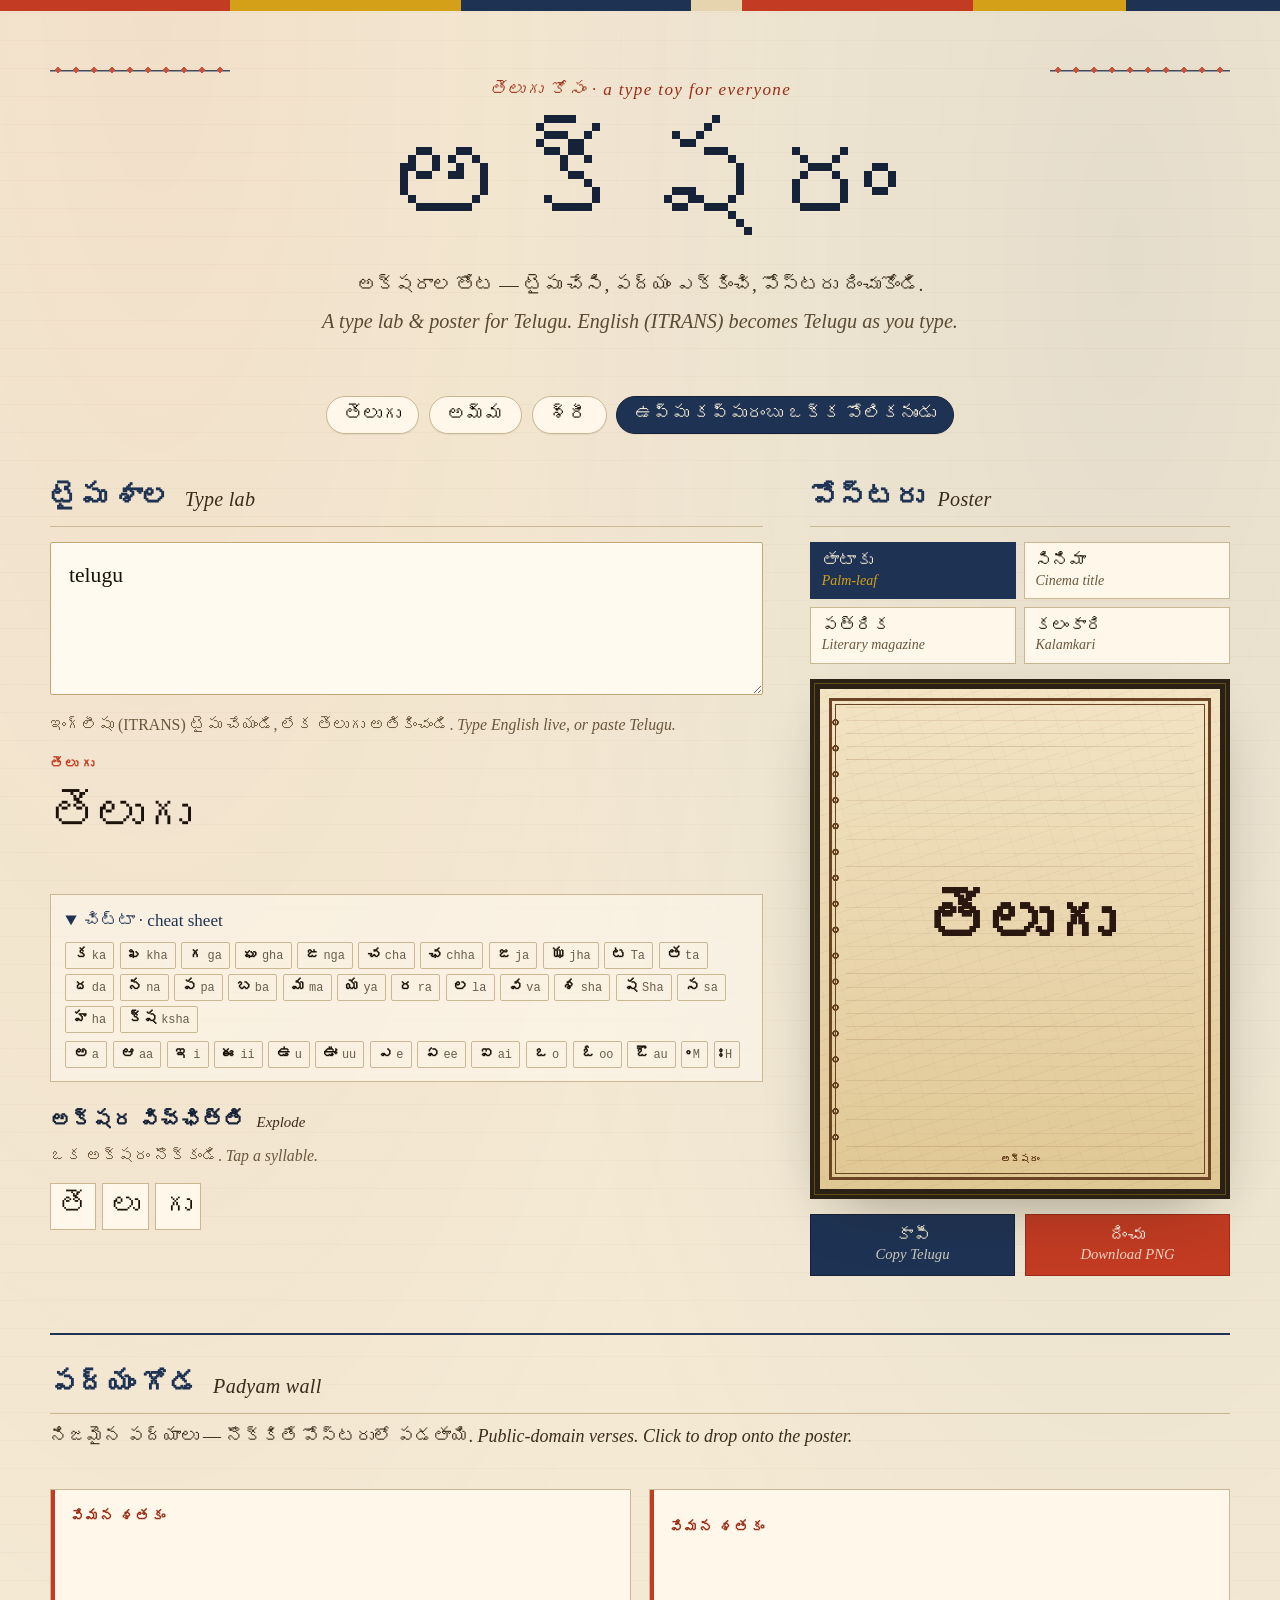
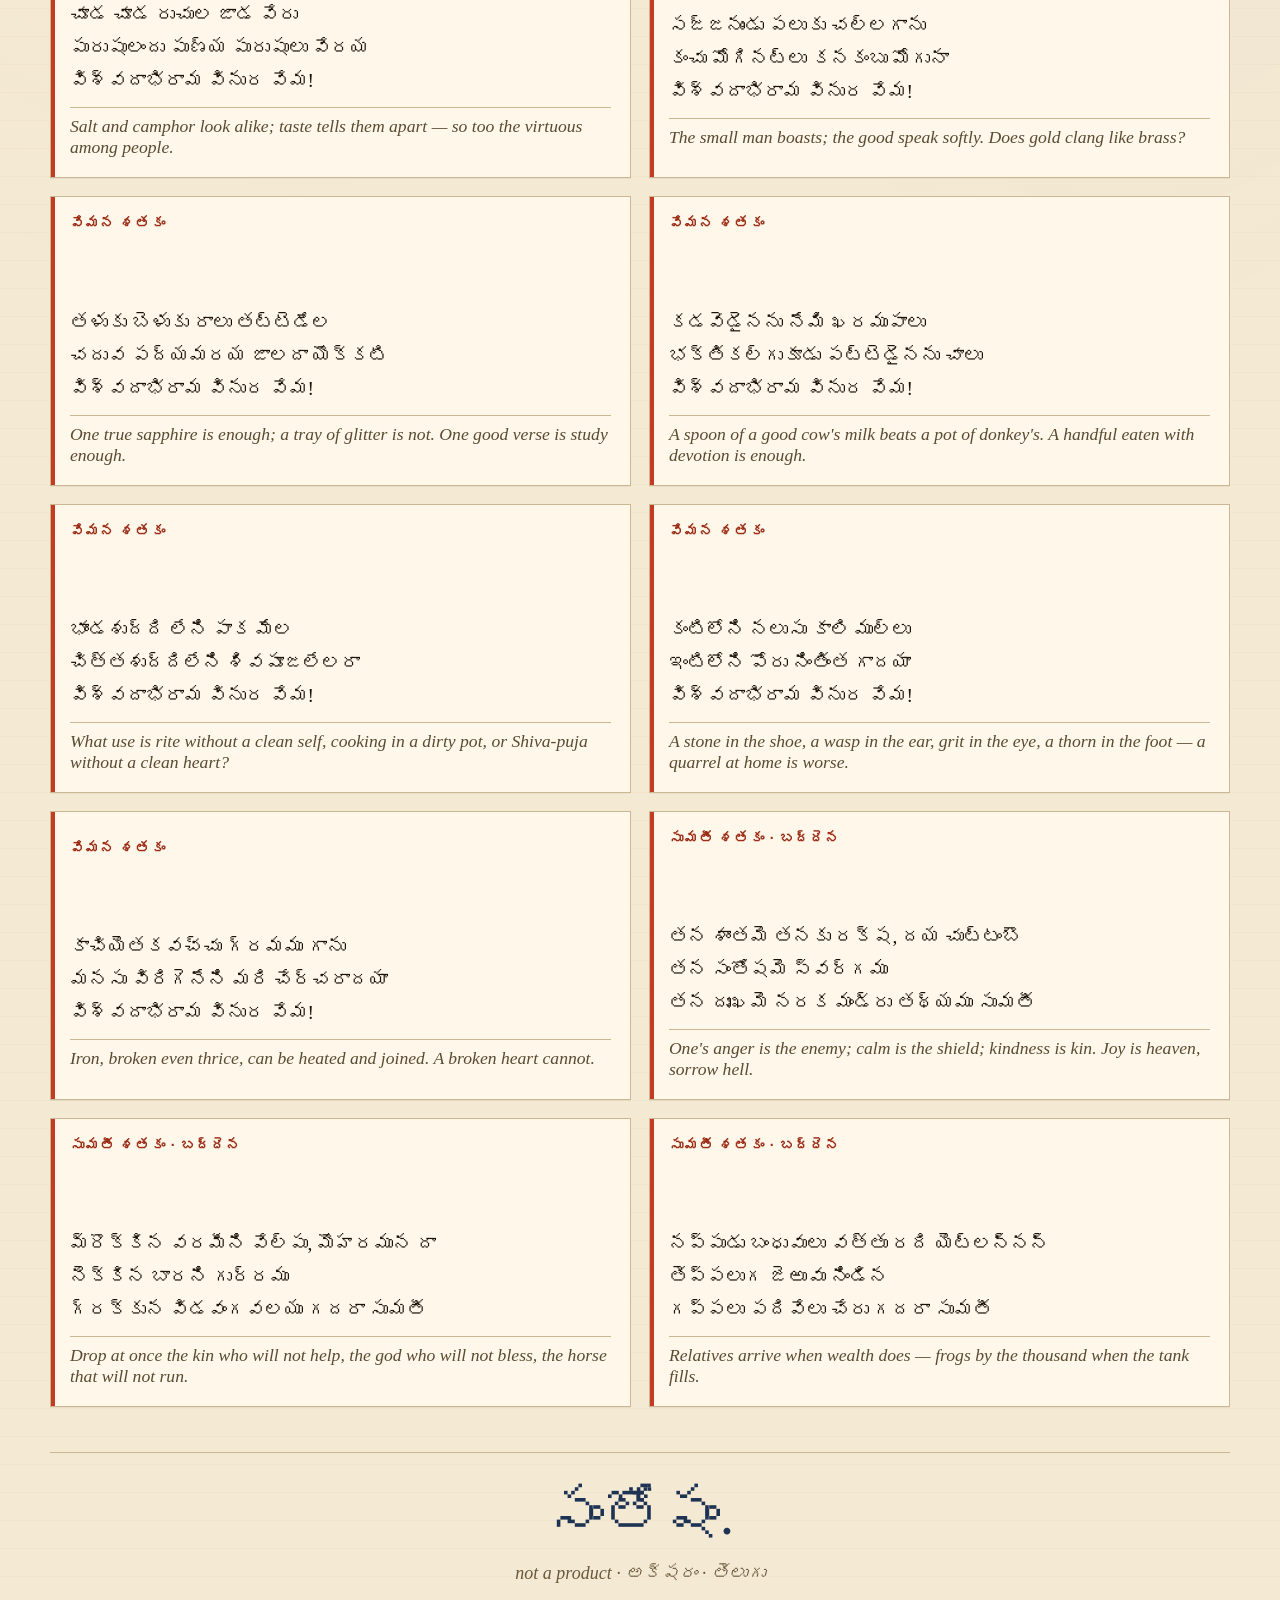
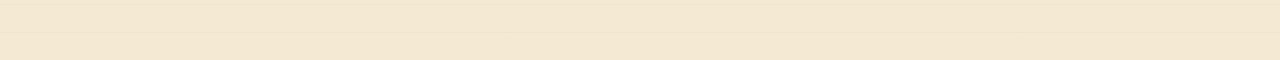
==== commit 0b13e3e2: "Fix title: render అక్షరం as one word. The akshara-assembly stacked base and conjunct glyphs side by " ====
--- a/index.html
+++ b/index.html
@@ -18,9 +18,7 @@
   <div class="page">
     <header class="masthead">
       <p class="eyebrow">తెలుగు కోసం · a type toy for everyone</p>
-      <h1 class="title" aria-label="అక్షరం">
-        <span class="title-vis" aria-hidden="true"><span class="title-unit plain unit-a"><span class="title-ghost">అ</span><span class="title-full">అ</span></span><span class="title-unit attach unit-ksha"><span class="title-ghost">క్ష</span><span class="title-base">క</span><span class="title-full">క్ష</span></span><span class="title-unit attach unit-ram"><span class="title-ghost">రం</span><span class="title-base">ర</span><span class="title-full">రం</span></span></span>
-      </h1>
+      <h1 class="title">అక్షరం</h1>
       <p class="subtitle">
         <span class="te">అక్షరాల తోట — టైపు చేసి, పద్యం ఎక్కించి, పోస్టరు దించుకోండి.</span>
         <span class="en">A type lab &amp; poster for Telugu. English (ITRANS) becomes Telugu as you type.</span>
--- a/styles.css
+++ b/styles.css
@@ -644,21 +644,8 @@
     animation: studio-in 0.55s ease 2.48s both;
   }
 
-  .title-full { opacity: 0; }
-  .unit-a .title-full {
-    animation: glyph-ink 0.48s cubic-bezier(0.22, 1, 0.36, 1) 0.5s both;
-  }
-  .unit-ksha .title-base {
-    animation: glyph-ink 0.44s cubic-bezier(0.22, 1, 0.36, 1) 0.62s both;
-  }
-  .unit-ksha .title-full {
-    animation: glyph-attach 0.42s cubic-bezier(0.22, 1, 0.36, 1) 0.86s both;
-  }
-  .unit-ram .title-base {
-    animation: glyph-ink 0.44s cubic-bezier(0.22, 1, 0.36, 1) 0.74s both;
-  }
-  .unit-ram .title-full {
-    animation: glyph-attach-side 0.42s cubic-bezier(0.22, 1, 0.36, 1) 0.98s both;
+  .title {
+    animation: glyph-ink 0.7s cubic-bezier(0.22, 1, 0.36, 1) 0.5s both;
   }
 
   .live-ak.ink-in {
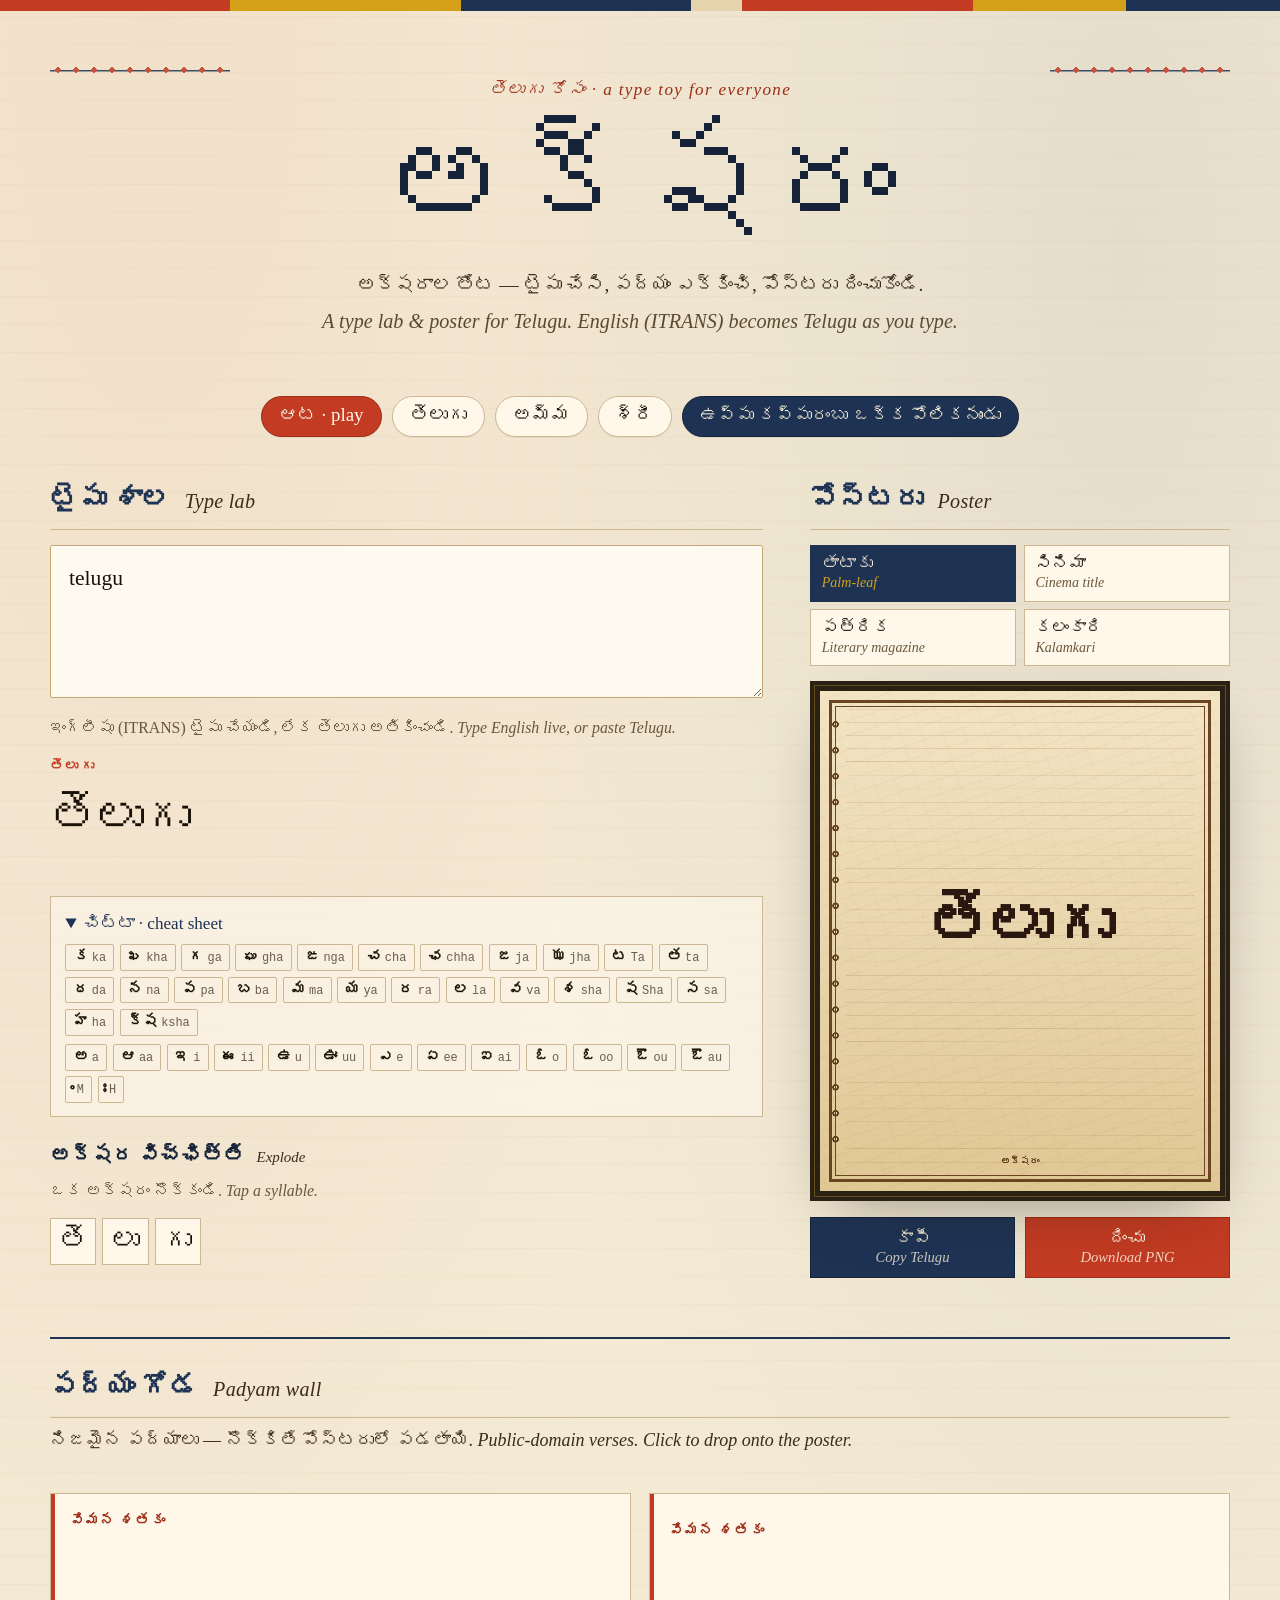
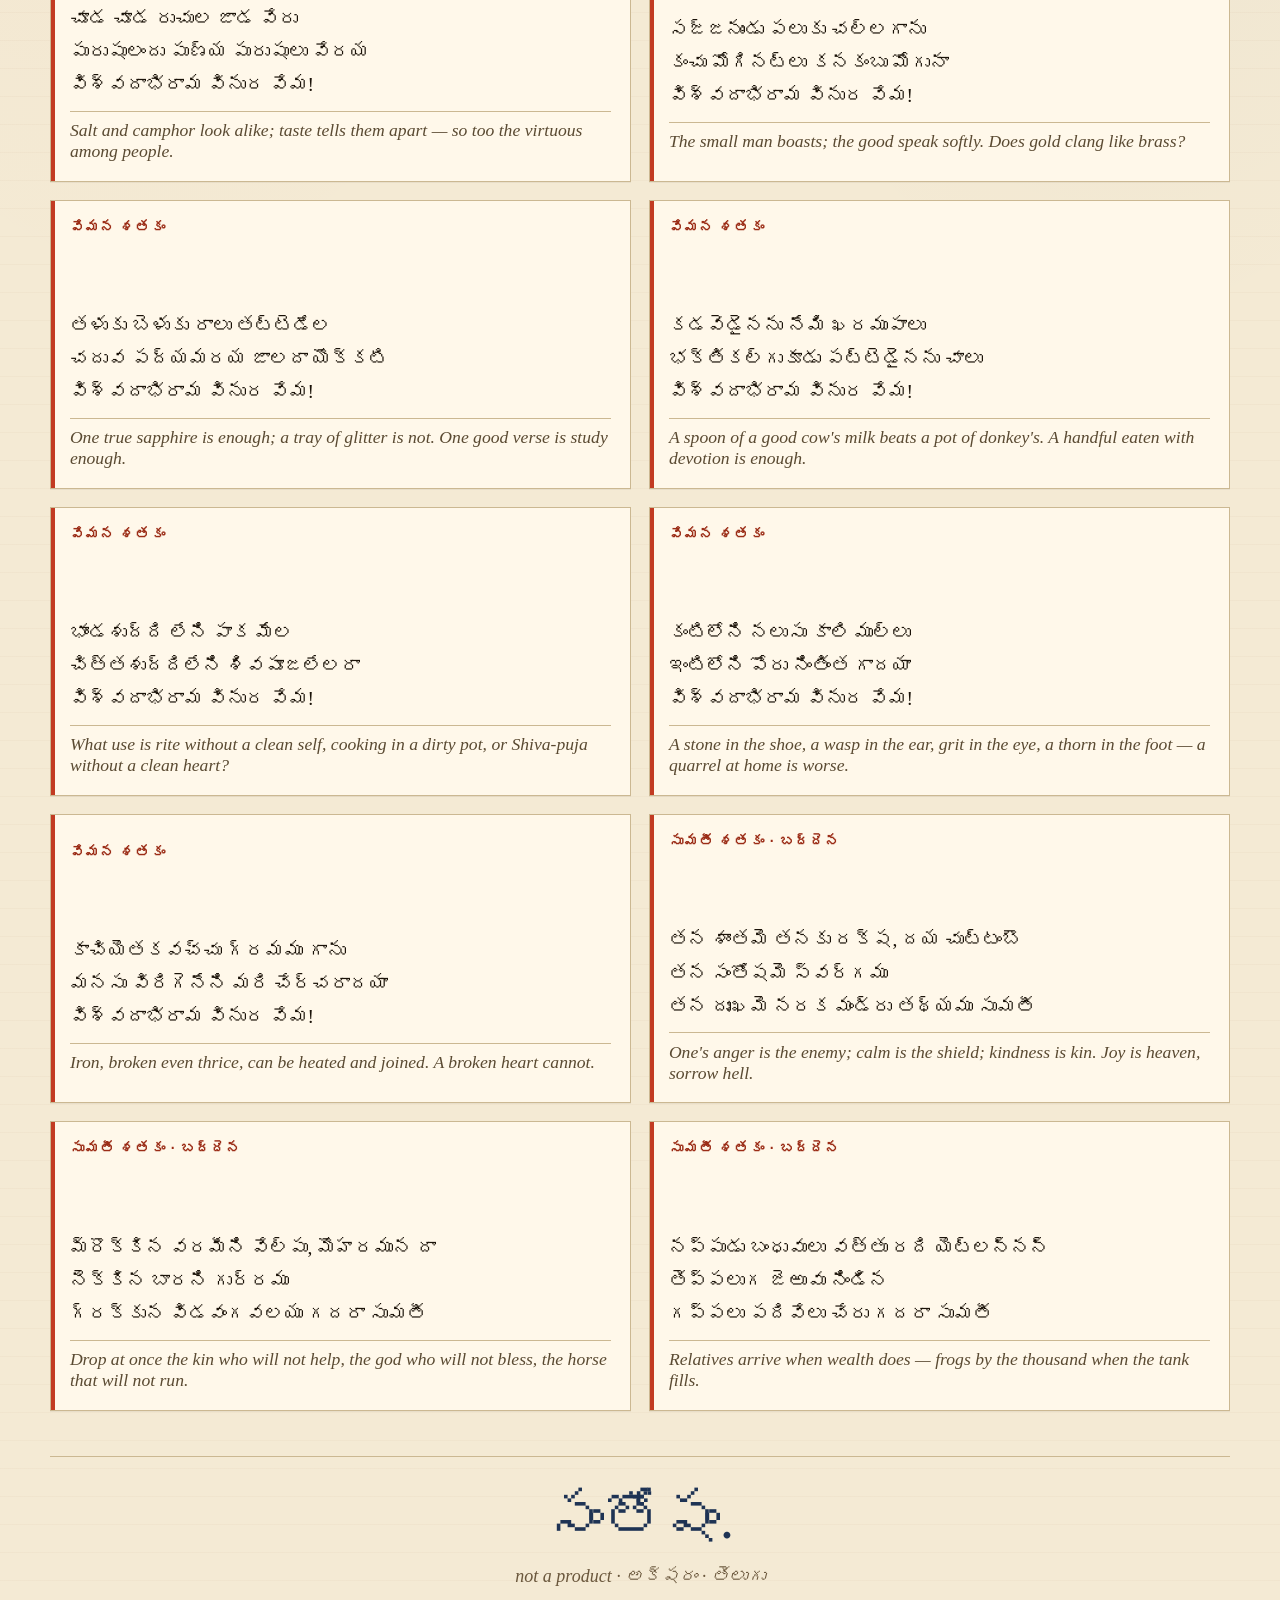
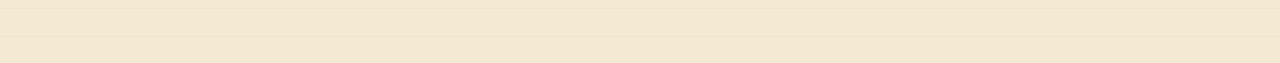
==== commit f42f6d83: "Add అక్షర వేట, a tiny Telugu syllable hunt. New play.html loop: shuffled akshara tiles, ink-drying t" ====
--- a/index.html
+++ b/index.html
@@ -26,6 +26,7 @@
     </header>
 
     <nav class="chips" aria-label="starter chips">
+      <a class="chip play-chip" href="play.html">ఆట · play</a>
       <button type="button" class="chip" data-insert="telugu">తెలుగు</button>
       <button type="button" class="chip" data-insert="amma">అమ్మ</button>
       <button type="button" class="chip" data-insert="sri">శ్రీ</button>
--- a/styles.css
+++ b/styles.css
@@ -155,6 +155,23 @@
   color: var(--leaf);
   border-color: var(--indigo-deep);
 }
+a.chip {
+  text-decoration: none;
+  display: inline-flex;
+  align-items: center;
+  line-height: 1.3;
+}
+.chip.play-chip {
+  background: var(--vermillion);
+  color: #fff8ea;
+  border-color: var(--vermillion-deep);
+}
+.chip.play-chip:hover,
+.chip.play-chip:focus-visible {
+  background: var(--vermillion-deep);
+  color: #fff8ea;
+  border-color: var(--ink);
+}
 
 .studio {
   display: grid;
